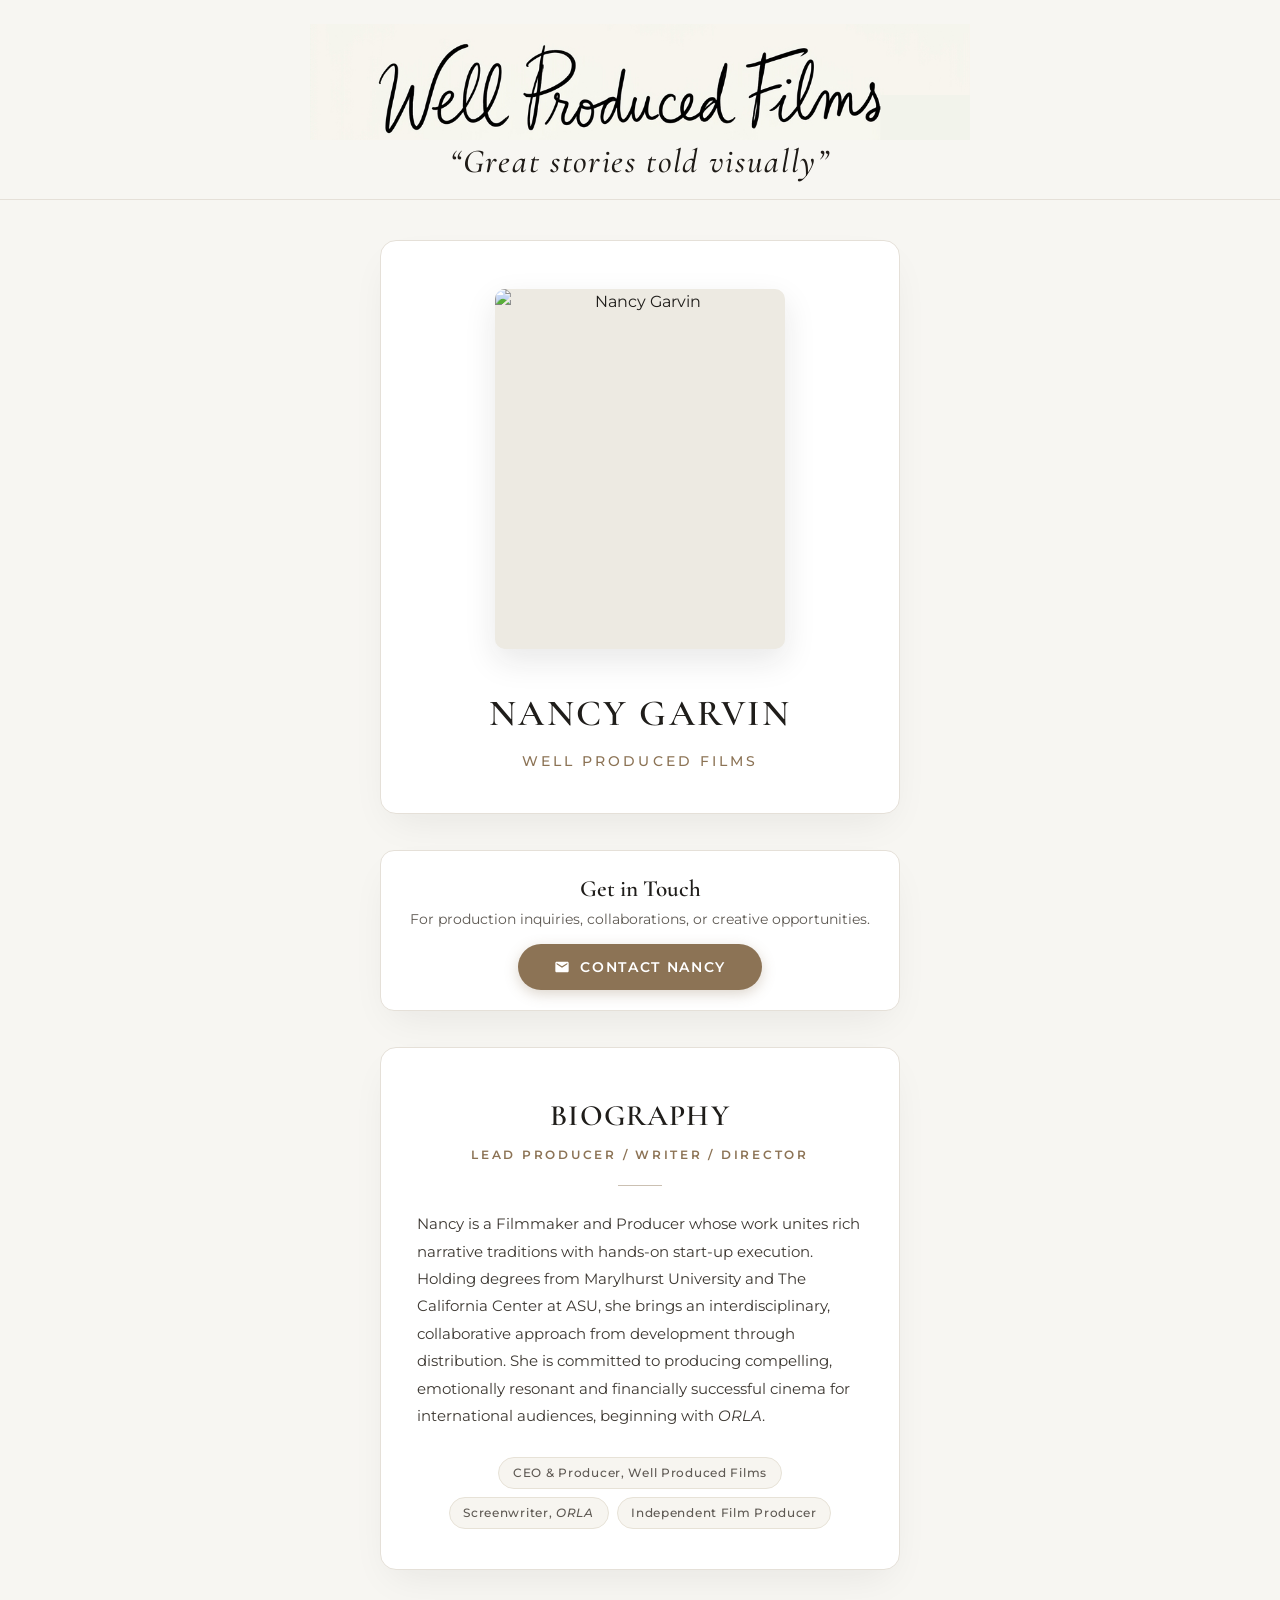
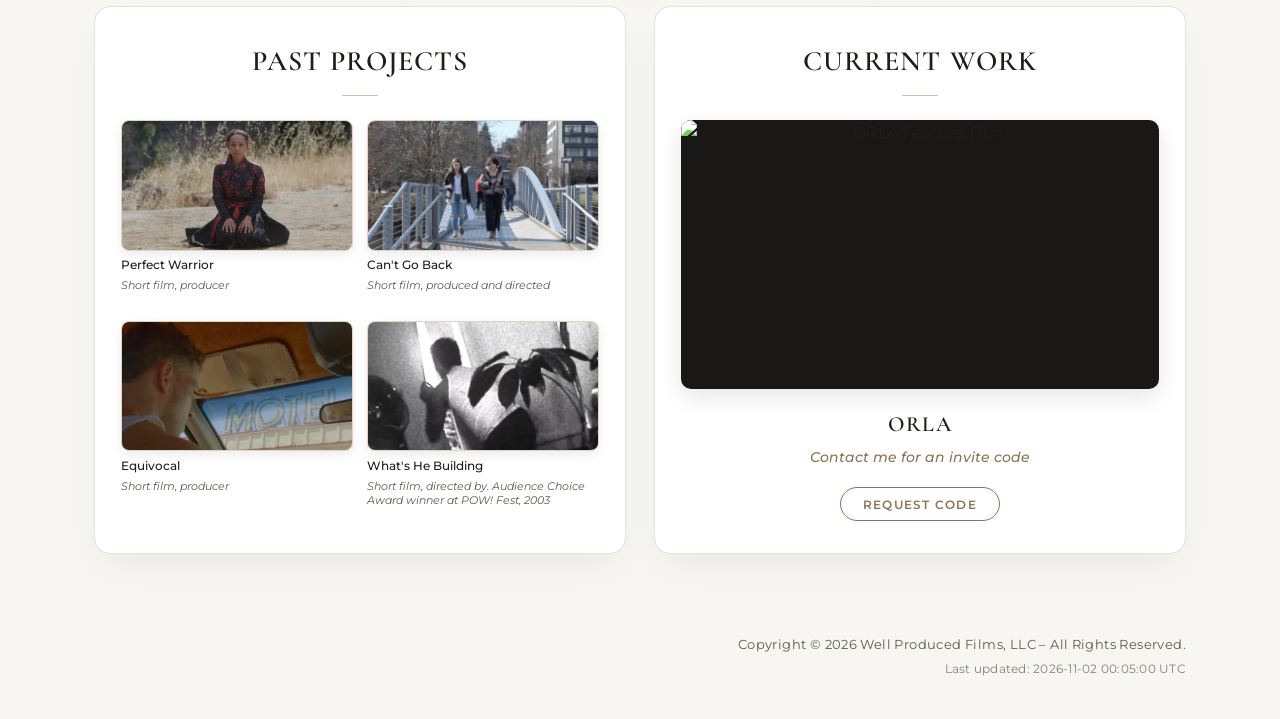
==== index.html @ 2864901f "Update Well Produced Films site: new logo, project thumbnails, director's chair favicon, 2-block lay" ====
<!DOCTYPE html>
<html lang="en">
<head>
  <meta charset="UTF-8">
  <meta http-equiv="X-UA-Compatible" content="IE=edge">
  <meta name="viewport" content="width=device-width, initial-scale=1.0">
  
  <title>Well Produced Films</title>
  <meta name="description" content="Well Produced Films - Great stories told visually.">
  <meta name="author" content="Well Produced Films">
  
  <!-- Favicon: Director's Chair -->
  <link rel="icon" type="image/svg+xml" href="images/favicon.svg">
  <link rel="alternate icon" type="image/png" href="images/favicon.png">
  
  <!-- Google Fonts -->
  <link rel="preconnect" href="https://fonts.googleapis.com">
  <link rel="preconnect" href="https://fonts.gstatic.com" crossorigin>
  <link href="https://fonts.googleapis.com/css2?family=Cormorant+Garamond:ital,wght@0,300;0,400;0,600;1,300;1,400&family=Montserrat:wght@200;300;400;500;600&display=swap" rel="stylesheet">
  
  <style>
    :root {
      --bg-color: #f7f6f2;
      --text-main: #1f1d1a;
      --text-muted: #5e5953;
      --accent-color: #8c7355;
      --accent-hover: #755f44;
      --card-bg: #ffffff;
      --border-color: #e5e0d8;
      --shadow-soft: 0 16px 40px -12px rgba(31, 29, 26, 0.08);
      --shadow-lift: 0 24px 50px -15px rgba(31, 29, 26, 0.14);
    }

    * {
      box-sizing: border-box;
      margin: 0;
      padding: 0;
    }

    body {
      background-color: var(--bg-color);
      color: var(--text-main);
      font-family: 'Montserrat', -apple-system, BlinkMacSystemFont, "Segoe UI", Roboto, sans-serif;
      min-height: 100vh;
      display: flex;
      flex-direction: column;
      align-items: center;
      line-height: 1.6;
      -webkit-font-smoothing: antialiased;
      overflow-x: hidden;
    }

    /* Top Full-Width Logo Header */
    .hero-banner {
      width: 100%;
      background-color: #f7f6f2;
      display: flex;
      flex-direction: column;
      align-items: center;
      justify-content: center;
      padding: 1.5rem 1.5rem 1rem;
      border-bottom: 1px solid var(--border-color);
      position: relative;
    }

    /* Container holding the logo and the tagline below */
    .hero-container {
      width: 100%;
      max-width: 800px;
      position: relative;
      display: flex;
      flex-direction: column;
      align-items: center;
    }

    .logo-wrapper {
      width: 100%;
      display: flex;
      justify-content: center;
      align-items: center;
      position: relative;
    }

    .logo-img {
      width: 100%;
      max-width: 660px;
      height: auto;
      object-fit: contain;
      display: block;
    }

    /* Tagline placed directly under the styled text */
    .tagline-container {
      width: 100%;
      max-width: 650px;
      text-align: center;
      margin-top: 0.15rem;
      position: relative;
      z-index: 2;
    }

    .tagline-text {
      font-family: 'Cormorant Garamond', Georgia, serif;
      font-size: 2.1rem;
      font-weight: 500;
      font-style: italic;
      color: #1f1b17;
      letter-spacing: 0.05em;
      line-height: 1.2;
      white-space: nowrap;
    }

    /* Main Content Area */
    .main-content {
      width: 100%;
      max-width: 1140px;
      padding: 2.5rem 1.5rem 5rem;
      display: flex;
      flex-direction: column;
      align-items: center;
      gap: 2.25rem;
      position: relative;
    }

    /* Nancy Garvin Headshot Showcase */
    .headshot-card {
      background: var(--card-bg);
      border: 1px solid var(--border-color);
      border-radius: 16px;
      padding: 3rem 2.5rem 2.5rem;
      box-shadow: var(--shadow-soft);
      display: flex;
      flex-direction: column;
      align-items: center;
      text-align: center;
      max-width: 520px;
      width: 100%;
      transition: transform 0.3s ease, box-shadow 0.3s ease;
    }

    .headshot-card:hover {
      transform: translateY(-4px);
      box-shadow: var(--shadow-lift);
    }

    .photo-frame {
      width: 290px;
      height: 360px;
      border-radius: 10px;
      overflow: hidden;
      margin-bottom: 2.25rem;
      box-shadow: 0 12px 32px rgba(31, 29, 26, 0.1);
      background-color: #edeae2;
    }

    .headshot-img {
      width: 100%;
      height: 100%;
      object-fit: cover;
      object-position: center 20%;
      display: block;
    }

    .person-name {
      font-family: 'Cormorant Garamond', Georgia, serif;
      font-size: 2.3rem;
      font-weight: 600;
      letter-spacing: 0.06em;
      color: var(--text-main);
      margin-bottom: 0.4rem;
      text-transform: uppercase;
    }

    .person-title {
      font-size: 0.88rem;
      font-weight: 500;
      letter-spacing: 0.22em;
      color: var(--accent-color);
      text-transform: uppercase;
      margin-bottom: 0;
    }

    .person-divider {
      width: 48px;
      height: 1px;
      background: var(--accent-color);
      opacity: 0.45;
      margin-bottom: 1.25rem;
    }

    .person-role {
      font-size: 0.95rem;
      color: var(--text-muted);
      letter-spacing: 0.04em;
    }

    /* Nancy Garvin Bio Card */
    .bio-card {
      width: 100%;
      max-width: 520px;
      background: var(--card-bg);
      border: 1px solid var(--border-color);
      border-radius: 16px;
      padding: 2.75rem 2.25rem 2.5rem;
      box-shadow: var(--shadow-soft);
      display: flex;
      flex-direction: column;
      align-items: center;
      text-align: center;
      transition: transform 0.3s ease, box-shadow 0.3s ease;
    }

    .bio-card:hover {
      box-shadow: var(--shadow-lift);
    }

    .bio-heading {
      font-family: 'Cormorant Garamond', Georgia, serif;
      font-size: 1.85rem;
      font-weight: 600;
      color: var(--text-main);
      margin-bottom: 0.35rem;
      letter-spacing: 0.04em;
      text-transform: uppercase;
    }

    .bio-subheading {
      font-size: 0.78rem;
      font-weight: 600;
      letter-spacing: 0.22em;
      text-transform: uppercase;
      color: var(--accent-color);
      margin-bottom: 1.25rem;
    }

    .bio-divider {
      width: 44px;
      height: 1px;
      background: var(--accent-color);
      opacity: 0.45;
      margin-bottom: 1.5rem;
    }

    .bio-body {
      font-size: 0.95rem;
      line-height: 1.8;
      color: #3d3832;
      margin-bottom: 1.75rem;
      text-align: left;
    }

    .bio-body p {
      margin-bottom: 1rem;
    }

    .bio-body p:last-child {
      margin-bottom: 0;
    }

    .bio-credentials {
      display: flex;
      flex-wrap: wrap;
      gap: 0.5rem;
      justify-content: center;
      width: 100%;
    }

    .credential-tag {
      font-size: 0.74rem;
      font-weight: 500;
      letter-spacing: 0.06em;
      color: var(--text-muted);
      background: #f7f5f0;
      border: 1px solid #e7e2d7;
      padding: 0.35rem 0.85rem;
      border-radius: 999px;
    }

    /* Side-by-Side Projects Section (2 Equal Width Blocks) */
    .projects-grid {
      width: 100%;
      max-width: 1140px;
      display: grid;
      grid-template-columns: repeat(2, 1fr);
      gap: 1.75rem;
      align-items: stretch;
    }

    .project-block {
      background: var(--card-bg);
      border: 1px solid var(--border-color);
      border-radius: 16px;
      padding: 2rem 1.6rem;
      box-shadow: var(--shadow-soft);
      display: flex;
      flex-direction: column;
      transition: transform 0.3s ease, box-shadow 0.3s ease;
    }

    .project-block:hover {
      box-shadow: var(--shadow-lift);
      transform: translateY(-3px);
    }

    .project-block-header {
      text-align: center;
      margin-bottom: 1.5rem;
    }

    .project-block-title {
      font-family: 'Cormorant Garamond', Georgia, serif;
      font-size: 1.75rem;
      font-weight: 600;
      color: var(--text-main);
      text-transform: uppercase;
      letter-spacing: 0.04em;
      margin-bottom: 0.25rem;
    }

    .project-block-divider {
      width: 36px;
      height: 1px;
      background: var(--accent-color);
      opacity: 0.45;
      margin: 0.65rem auto 0;
    }

    /* Past Projects: 4 Thumbnails (16:9) */
    .past-thumbnails-grid {
      display: grid;
      grid-template-columns: repeat(2, 1fr);
      gap: 0.85rem;
      flex: 1;
    }

    .past-thumbnail-item {
      display: flex;
      flex-direction: column;
      gap: 0.4rem;
    }

    .placeholder-16-9 {
      width: 100%;
      aspect-ratio: 16 / 9;
      background: linear-gradient(135deg, #ede7de 0%, #ded7cc 100%);
      border: 1px solid #dcd4c7;
      border-radius: 8px;
      display: flex;
      align-items: center;
      justify-content: center;
      position: relative;
      overflow: hidden;
    }

    .placeholder-badge {
      font-size: 0.62rem;
      font-weight: 600;
      letter-spacing: 0.12em;
      text-transform: uppercase;
      color: #7a6e60;
      background: rgba(255, 255, 255, 0.65);
      padding: 0.2rem 0.45rem;
      border-radius: 4px;
      backdrop-filter: blur(4px);
    }

    .past-thumbnail-title {
      font-size: 0.76rem;
      font-weight: 500;
      color: var(--text-main);
      line-height: 1.3;
      white-space: nowrap;
      overflow: hidden;
      text-overflow: ellipsis;
    }

    .past-thumbnail-subtitle {
      font-size: 0.68rem;
      font-style: italic;
      color: var(--text-muted);
      line-height: 1.25;
    }

    .thumbnail-frame {
      width: 100%;
      aspect-ratio: 16 / 9;
      border-radius: 8px;
      overflow: hidden;
      box-shadow: 0 4px 12px rgba(0, 0, 0, 0.08);
      background-color: #edeae2;
      border: 1px solid #dcd4c7;
    }

    .thumbnail-img {
      width: 100%;
      height: 100%;
      object-fit: cover;
      display: block;
      transition: transform 0.3s ease;
    }

    .thumbnail-frame:hover .thumbnail-img {
      transform: scale(1.04);
    }

    /* Current Work Block */
    .current-work-content {
      display: flex;
      flex-direction: column;
      align-items: center;
      text-align: center;
      flex: 1;
    }

    .current-hero-frame {
      width: 100%;
      aspect-ratio: 16 / 9;
      border-radius: 10px;
      overflow: hidden;
      box-shadow: 0 8px 22px rgba(0, 0, 0, 0.1);
      margin-bottom: 1.15rem;
      background-color: #1a1816;
    }

    .current-hero-img {
      width: 100%;
      height: 100%;
      object-fit: cover;
      object-position: center 15%;
      display: block;
      filter: brightness(1.22) contrast(1.06);
      transition: transform 0.4s ease, filter 0.3s ease;
    }

    .current-work-content:hover .current-hero-img {
      transform: scale(1.02);
      filter: brightness(1.26) contrast(1.08);
    }

    .current-work-title {
      font-family: 'Cormorant Garamond', Georgia, serif;
      font-size: 1.35rem;
      font-weight: 600;
      letter-spacing: 0.06em;
      color: var(--text-main);
      margin-bottom: 0.25rem;
    }

    .current-invite-note {
      font-size: 0.88rem;
      font-style: italic;
      color: var(--accent-color);
      margin-bottom: 1.15rem;
      font-weight: 500;
    }

    .btn-invite-contact {
      background-color: transparent;
      color: var(--accent-color);
      border: 1px solid var(--accent-color);
      padding: 0.55rem 1.35rem;
      font-family: inherit;
      font-size: 0.78rem;
      font-weight: 600;
      letter-spacing: 0.1em;
      text-transform: uppercase;
      border-radius: 999px;
      cursor: pointer;
      transition: all 0.2s ease;
    }

    .btn-invite-contact:hover {
      background-color: var(--accent-color);
      color: #ffffff;
    }

    /* Future Projects Block */
    .future-content {
      display: flex;
      flex-direction: column;
      flex: 1;
      gap: 0.85rem;
    }

    .future-item {
      background: #faf8f5;
      border: 1px solid #ebe5dc;
      border-radius: 10px;
      padding: 1rem 1.1rem;
      display: flex;
      flex-direction: column;
      gap: 0.25rem;
    }

    .future-item-tag {
      font-size: 0.65rem;
      font-weight: 600;
      letter-spacing: 0.16em;
      text-transform: uppercase;
      color: var(--accent-color);
    }

    .future-item-title {
      font-family: 'Cormorant Garamond', Georgia, serif;
      font-size: 1.2rem;
      font-weight: 600;
      color: var(--text-main);
    }

    .future-item-desc {
      font-size: 0.82rem;
      color: var(--text-muted);
      line-height: 1.45;
    }

    /* Contact Box directly after Headshot */
    .contact-box {
      width: 100%;
      max-width: 520px;
      background: var(--card-bg);
      border: 1px solid var(--border-color);
      border-radius: 14px;
      padding: 1.25rem 1.75rem;
      box-shadow: var(--shadow-soft);
      display: flex;
      flex-direction: column;
      align-items: center;
      text-align: center;
      transition: transform 0.3s ease, box-shadow 0.3s ease;
    }

    .contact-box:hover {
      box-shadow: var(--shadow-lift);
    }

    .contact-box-title {
      font-family: 'Cormorant Garamond', Georgia, serif;
      font-size: 1.45rem;
      font-weight: 600;
      color: var(--text-main);
      margin-bottom: 0.15rem;
    }

    .contact-box-desc {
      font-size: 0.86rem;
      color: var(--text-muted);
      margin-bottom: 0.9rem;
      line-height: 1.4;
    }

    /* Contact Action Button */
    .btn-contact {
      background-color: var(--accent-color);
      color: #ffffff;
      border: none;
      padding: 0.9rem 2.25rem;
      font-family: 'Montserrat', sans-serif;
      font-size: 0.88rem;
      font-weight: 600;
      letter-spacing: 0.12em;
      text-transform: uppercase;
      border-radius: 999px;
      cursor: pointer;
      display: inline-flex;
      align-items: center;
      gap: 0.65rem;
      box-shadow: 0 4px 14px rgba(140, 115, 85, 0.3);
      transition: all 0.25s ease;
    }

    .btn-contact:hover {
      background-color: var(--accent-hover);
      transform: translateY(-2px);
      box-shadow: 0 6px 20px rgba(140, 115, 85, 0.4);
    }

    .btn-contact:active {
      transform: translateY(0);
    }

    .btn-contact svg {
      width: 16px;
      height: 16px;
      fill: currentColor;
    }

    /* Modal Dialog Overlay */
    .modal-overlay {
      position: fixed;
      top: 0;
      left: 0;
      right: 0;
      bottom: 0;
      background: rgba(20, 18, 16, 0.65);
      backdrop-filter: blur(6px);
      -webkit-backdrop-filter: blur(6px);
      display: flex;
      justify-content: center;
      align-items: center;
      padding: 1.25rem;
      z-index: 1000;
      opacity: 0;
      visibility: hidden;
      transition: opacity 0.3s ease, visibility 0.3s ease;
    }

    .modal-overlay.open {
      opacity: 1;
      visibility: visible;
    }

    .modal-dialog {
      background: #ffffff;
      border: 1px solid var(--border-color);
      border-radius: 16px;
      max-width: 500px;
      width: 100%;
      padding: 2.25rem;
      box-shadow: 0 24px 60px rgba(0, 0, 0, 0.25);
      position: relative;
      transform: scale(0.95) translateY(12px);
      transition: transform 0.3s cubic-bezier(0.16, 1, 0.3, 1);
      max-height: 90vh;
      overflow-y: auto;
    }

    .modal-overlay.open .modal-dialog {
      transform: scale(1) translateY(0);
    }

    .modal-close-btn {
      position: absolute;
      top: 1.25rem;
      right: 1.25rem;
      background: transparent;
      border: none;
      font-size: 1.5rem;
      color: var(--text-muted);
      cursor: pointer;
      width: 36px;
      height: 36px;
      border-radius: 50%;
      display: flex;
      align-items: center;
      justify-content: center;
      transition: all 0.2s ease;
    }

    .modal-close-btn:hover {
      background: #f0ece5;
      color: var(--text-main);
    }

    .modal-header {
      margin-bottom: 1.5rem;
      padding-right: 2rem;
    }

    .modal-title {
      font-family: 'Cormorant Garamond', Georgia, serif;
      font-size: 1.85rem;
      font-weight: 600;
      color: var(--text-main);
      margin-bottom: 0.25rem;
    }

    .modal-subtitle {
      font-size: 0.88rem;
      color: var(--text-muted);
    }

    /* Form Fields */
    .form-group {
      margin-bottom: 1.2rem;
      text-align: left;
    }

    .form-label {
      display: block;
      font-size: 0.8rem;
      font-weight: 600;
      letter-spacing: 0.08em;
      text-transform: uppercase;
      color: #4a453f;
      margin-bottom: 0.4rem;
    }

    .form-input,
    .form-textarea {
      width: 100%;
      padding: 0.75rem 0.95rem;
      font-family: inherit;
      font-size: 0.92rem;
      color: var(--text-main);
      background-color: #faf9f6;
      border: 1px solid var(--border-color);
      border-radius: 8px;
      transition: border-color 0.2s ease, box-shadow 0.2s ease;
      outline: none;
    }

    .form-input:focus,
    .form-textarea:focus {
      border-color: var(--accent-color);
      background-color: #ffffff;
      box-shadow: 0 0 0 3px rgba(140, 115, 85, 0.15);
    }

    .form-textarea {
      resize: vertical;
      min-height: 110px;
    }

    /* Captcha Section */
    .captcha-box {
      background: #faf8f5;
      border: 1px solid #e8e2d8;
      border-radius: 10px;
      padding: 1rem 1.15rem;
      margin-bottom: 1.5rem;
      display: flex;
      flex-direction: column;
      gap: 0.65rem;
    }

    .captcha-header {
      display: flex;
      align-items: center;
      justify-content: space-between;
    }

    .captcha-question {
      font-size: 0.92rem;
      font-weight: 600;
      color: var(--text-main);
      display: flex;
      align-items: center;
      gap: 0.5rem;
    }

    .captcha-badge {
      font-size: 0.65rem;
      letter-spacing: 0.12em;
      text-transform: uppercase;
      background: #ece7de;
      color: #635c53;
      padding: 0.2rem 0.5rem;
      border-radius: 4px;
    }

    .captcha-refresh-btn {
      background: none;
      border: none;
      color: var(--accent-color);
      font-size: 0.78rem;
      cursor: pointer;
      text-decoration: underline;
      padding: 0;
    }

    .captcha-refresh-btn:hover {
      color: var(--accent-hover);
    }

    /* Bot Trap Honeypot (Hidden from Humans) */
    .trap-field {
      display: none !important;
      position: absolute;
      left: -9999px;
    }

    /* Submit Button & Messages */
    .btn-submit {
      width: 100%;
      background-color: var(--accent-color);
      color: #ffffff;
      border: none;
      padding: 0.95rem 1.5rem;
      font-family: inherit;
      font-size: 0.9rem;
      font-weight: 600;
      letter-spacing: 0.12em;
      text-transform: uppercase;
      border-radius: 8px;
      cursor: pointer;
      transition: background-color 0.25s ease, transform 0.2s ease;
    }

    .btn-submit:hover:not(:disabled) {
      background-color: var(--accent-hover);
      transform: translateY(-1px);
    }

    .btn-submit:disabled {
      opacity: 0.65;
      cursor: not-allowed;
    }

    .form-status {
      margin-top: 1rem;
      font-size: 0.88rem;
      text-align: center;
      min-height: 1.25rem;
    }

    .form-status.success {
      color: #2e6930;
      font-weight: 500;
    }

    .form-status.error {
      color: #b5382b;
      font-weight: 500;
    }

    @media (max-width: 900px) {
      .projects-grid {
        grid-template-columns: 1fr;
        max-width: 540px;
      }
    }

    @media (max-width: 650px) {
      .hero-banner {
        padding: 1.5rem 1rem 1.5rem;
      }
      .tagline-text {
        font-size: 1.35rem;
        white-space: normal;
      }
      .main-content {
        padding: 2.5rem 1rem 5rem;
      }
      .headshot-card,
      .contact-box,
      .bio-card,
      .project-block {
        padding: 1.75rem 1.25rem;
      }
      .photo-frame {
        width: 230px;
        height: 290px;
        margin-bottom: 1.75rem;
      }
      .person-name {
        font-size: 1.85rem;
      }
      .modal-dialog {
        padding: 1.75rem 1.25rem;
      }
    }

    /* Page Footer / Copyright Notice */
    .site-footer {
      width: 100%;
      max-width: 1140px;
      padding: 0 1.5rem 2.5rem;
      display: flex;
      justify-content: flex-end;
      align-items: flex-end;
    }

    .footer-content {
      text-align: right;
    }

    .copyright-text {
      font-size: 0.82rem;
      color: var(--text-muted);
      letter-spacing: 0.03em;
      margin-bottom: 0.25rem;
    }

    .last-updated-text {
      font-size: 0.78rem;
      color: var(--text-muted);
      opacity: 0.75;
      letter-spacing: 0.02em;
    }

    @media (max-width: 650px) {
      .site-footer {
        justify-content: center;
        text-align: center;
        padding-bottom: 2rem;
      }
      .footer-content {
        text-align: center;
      }
    }
  </style>
</head>
<body>

  <!-- Full-width WPF Logo Header with Tagline below the film strip -->
  <header class="hero-banner">
    <div class="hero-container">
      <div class="logo-wrapper">
        <img src="images/wpf_logo.png" alt="Well Produced Films" class="logo-img">
      </div>
      
      <div class="tagline-container">
        <p class="tagline-text">“Great stories told visually”</p>
      </div>
    </div>
  </header>

  <!-- Main section with Nancy Garvin headshot & Contact Box -->
  <main class="main-content">
    
    <!-- Headshot Card -->
    <div class="headshot-card">
      <div class="photo-frame">
        <img src="images/nancy_garvin.jpeg" alt="Nancy Garvin" class="headshot-img">
      </div>
      <h1 class="person-name">Nancy Garvin</h1>
      <span class="person-title">Well Produced Films</span>
    </div>

    <!-- Contact Box directly after photo -->
    <div class="contact-box" id="contact-box">
      <h2 class="contact-box-title">Get in Touch</h2>
      <p class="contact-box-desc">For production inquiries, collaborations, or creative opportunities.</p>
      <button type="button" class="btn-contact" id="open-contact-dialog-btn" aria-haspopup="dialog">
        <svg viewBox="0 0 24 24"><path d="M20 4H4c-1.1 0-1.99.9-1.99 2L2 18c0 1.1.9 2 2 2h16c1.1 0 2-.9 2-2V6c0-1.1-.9-2-2-2zm0 4l-8 5-8-5V6l8 5 8-5v2z"/></svg>
        Contact Nancy
      </button>
    </div>

    <!-- Biography Section -->
    <div class="bio-card" id="bio-section">
      <h2 class="bio-heading">Biography</h2>
      <span class="bio-subheading">Lead Producer / Writer / Director</span>
      <div class="bio-divider"></div>
      <div class="bio-body">
        <p>Nancy is a Filmmaker and Producer whose work unites rich narrative traditions with hands-on start-up execution. Holding degrees from Marylhurst University and The California Center at ASU, she brings an interdisciplinary, collaborative approach from development through distribution. She is committed to producing compelling, emotionally resonant and financially successful cinema for international audiences, beginning with <em>ORLA</em>.</p>
      </div>
      <div class="bio-credentials">
        <span class="credential-tag">CEO &amp; Producer, Well Produced Films</span>
        <span class="credential-tag">Screenwriter, <em>ORLA</em></span>
        <span class="credential-tag">Independent Film Producer</span>
      </div>
    </div>

    <!-- 3 Side-by-Side Projects Blocks (Equal Width) -->
    <section class="projects-grid" aria-label="Projects and Productions">
      
      <!-- Block 1: Past Projects (Left) -->
      <article class="project-block" id="block-past-projects">
        <div class="project-block-header">
          <h3 class="project-block-title">Past Projects</h3>
          <div class="project-block-divider"></div>
        </div>
        <div class="past-thumbnails-grid">
          
          <!-- Top Left Thumbnail: Perfect Warrior -->
          <div class="past-thumbnail-item">
            <div class="thumbnail-frame">
              <img src="images/perfect_warrior_16_9.jpg" alt="Perfect Warrior film still" class="thumbnail-img">
            </div>
            <p class="past-thumbnail-title">Perfect Warrior</p>
            <p class="past-thumbnail-subtitle">Short film, producer</p>
          </div>

          <!-- Top Right Thumbnail: Can't Go Back -->
          <div class="past-thumbnail-item">
            <div class="thumbnail-frame">
              <img src="images/cant_go_back_16_9.png" alt="Can't Go Back short film still" class="thumbnail-img">
            </div>
            <p class="past-thumbnail-title">Can't Go Back</p>
            <p class="past-thumbnail-subtitle">Short film, produced and directed</p>
          </div>

          <!-- 3rd Thumbnail (Bottom Left): Equivocal -->
          <div class="past-thumbnail-item">
            <div class="thumbnail-frame">
              <img src="images/equivocal_16_9.png" alt="Equivocal short film still" class="thumbnail-img">
            </div>
            <p class="past-thumbnail-title">Equivocal</p>
            <p class="past-thumbnail-subtitle">Short film, producer</p>
          </div>

          <!-- 4th Thumbnail (Bottom Right): What's He Building -->
          <div class="past-thumbnail-item">
            <div class="thumbnail-frame">
              <img src="images/whats_he_building_16_9.png" alt="What's He Building short film still" class="thumbnail-img">
            </div>
            <p class="past-thumbnail-title">What's He Building</p>
            <p class="past-thumbnail-subtitle">Short film, directed by. Audience Choice Award winner at POW! Fest, 2003</p>
          </div>

        </div>
      </article>

      <!-- Block 2: Current Work (Middle) -->
      <article class="project-block" id="block-current-work">
        <div class="project-block-header">
          <h3 class="project-block-title">Current Work</h3>
          <div class="project-block-divider"></div>
        </div>
        <div class="current-work-content">
          <div class="current-hero-frame">
            <img src="images/hero_final.jpeg" alt="ORLA Feature Film" class="current-hero-img">
          </div>
          <h4 class="current-work-title">ORLA</h4>
          <p class="current-invite-note">Contact me for an invite code</p>
          <button type="button" class="btn-invite-contact" id="request-invite-btn">Request Code</button>
        </div>
      </article>

      <!-- Block 3: Future Projects (Hidden for now, filling space with 2 blocks) -->
      <!--
      <article class="project-block" id="block-future-projects" style="display: none;">
        <div class="project-block-header">
          <h3 class="project-block-title">Future Projects</h3>
          <div class="project-block-divider"></div>
        </div>
        <div class="future-content">
          
          <div class="future-item">
            <span class="future-item-tag">In Development</span>
            <h4 class="future-item-title">The Horizon Echo</h4>
            <p class="future-item-desc">A character-focused psychological drama exploring memory and reconciliation along the rugged Atlantic coast.</p>
          </div>

          <div class="future-item">
            <span class="future-item-tag">Early Concept</span>
            <h4 class="future-item-title">Silent Chorus</h4>
            <p class="future-item-desc">An emotionally resonant narrative centered on artistic legacy, family ties, and unspoken generational bonds.</p>
          </div>

        </div>
      </article>
      -->

    </section>

  </main>

  <!-- Site Footer (Bottom Right Copyright & Timestamp) -->
  <footer class="site-footer">
    <div class="footer-content">
      <p class="copyright-text">Copyright &copy; 2026 Well Produced Films, LLC &ndash; All Rights Reserved.</p>
      <!-- NOTE: Because this page is static, update the last-updated timestamp below to the current UTC datetime when saving changes to index.html -->
      <p class="last-updated-text">Last updated: 2026-11-02 00:05:00 UTC</p>
    </div>
  </footer>

  <!-- Accessible Modal Contact Dialog with CAPTCHA -->
  <div class="modal-overlay" id="contact-modal" role="dialog" aria-modal="true" aria-labelledby="modal-title" aria-hidden="true">
    <div class="modal-dialog">
      <button type="button" class="modal-close-btn" id="modal-close-btn" aria-label="Close dialog">&times;</button>
      
      <div class="modal-header">
        <h3 class="modal-title" id="modal-title">Contact Nancy</h3>
        <p class="modal-subtitle">Send a secure direct message to Nancy Garvin.</p>
      </div>

      <form id="contact-form" novalidate autocomplete="off">
        
        <!-- Anti-bot honeypot field -->
        <div class="trap-field" aria-hidden="true">
          <label for="website_url">Leave empty</label>
          <input type="text" id="website_url" name="website_url" tabindex="-1" autocomplete="off">
        </div>

        <div class="form-group">
          <label for="contact-name" class="form-label">Your Name</label>
          <input type="text" id="contact-name" name="name" class="form-input" placeholder="e.g. Jane Doe" required>
        </div>

        <div class="form-group">
          <label for="contact-email" class="form-label">Your Email</label>
          <input type="email" id="contact-email" name="email" class="form-input" placeholder="e.g. jane@example.com" required>
        </div>

        <div class="form-group">
          <label for="contact-subject" class="form-label">Subject</label>
          <input type="text" id="contact-subject" name="subject" class="form-input" placeholder="Regarding your next project..." required>
        </div>

        <div class="form-group">
          <label for="contact-message" class="form-label">Message</label>
          <textarea id="contact-message" name="message" class="form-textarea" placeholder="Write your message here..." required></textarea>
        </div>

        <!-- Captcha Challenge Section -->
        <div class="captcha-box">
          <div class="captcha-header">
            <span class="captcha-question" id="captcha-question">Loading verification...</span>
            <span class="captcha-badge">Security Check</span>
          </div>
          <div style="display: flex; gap: 0.75rem; align-items: center;">
            <input type="text" id="captcha-input" name="captcha" class="form-input" placeholder="Enter answer" style="max-width: 150px;" required>
            <button type="button" id="refresh-captcha-btn" class="captcha-refresh-btn">New question</button>
          </div>
          <input type="hidden" id="captcha-token" name="captcha_token" value="">
        </div>

        <button type="submit" class="btn-submit" id="submit-btn">Send Message</button>
        <div class="form-status" id="form-status" aria-live="polite"></div>

      </form>
    </div>
  </div>

  <script>
    // Contact Dialog Modal and Bot-Safe Email Form
    const modal = document.getElementById('contact-modal');
    const openBtn = document.getElementById('open-contact-dialog-btn');
    const closeBtn = document.getElementById('modal-close-btn');
    const form = document.getElementById('contact-form');
    const submitBtn = document.getElementById('submit-btn');
    const formStatus = document.getElementById('form-status');
    const captchaQuestion = document.getElementById('captcha-question');
    const captchaToken = document.getElementById('captcha-token');
    const captchaInput = document.getElementById('captcha-input');
    const refreshCaptchaBtn = document.getElementById('refresh-captcha-btn');

    // Client-side Arithmetic CAPTCHA (works offline and on static hosts without server)
    let currentCaptchaAnswer = 0;

    function loadCaptcha() {
      const n1 = Math.floor(Math.random() * 8) + 2;
      const n2 = Math.floor(Math.random() * 8) + 1;
      currentCaptchaAnswer = n1 + n2;
      captchaQuestion.textContent = `What is ${n1} + ${n2}?`;
      captchaInput.value = '';
    }

    const requestInviteBtn = document.getElementById('request-invite-btn');

    function openModal(prefillSubject) {
      modal.classList.add('open');
      modal.setAttribute('aria-hidden', 'false');
      document.body.style.overflow = 'hidden';
      if (prefillSubject) {
        const subjectInput = document.getElementById('contact-subject');
        if (subjectInput) subjectInput.value = prefillSubject;
      }
      loadCaptcha();
      setTimeout(() => {
        document.getElementById('contact-name').focus();
      }, 100);
    }

    function closeModal() {
      modal.classList.remove('open');
      modal.setAttribute('aria-hidden', 'true');
      document.body.style.overflow = '';
      formStatus.textContent = '';
      formStatus.className = 'form-status';
    }

    openBtn.addEventListener('click', () => openModal());
    if (requestInviteBtn) {
      requestInviteBtn.addEventListener('click', () => openModal('Request for ORLA Invite Code'));
    }
    closeBtn.addEventListener('click', closeModal);

    modal.addEventListener('click', (e) => {
      if (e.target === modal) {
        closeModal();
      }
    });

    document.addEventListener('keydown', (e) => {
      if (e.key === 'Escape' && modal.classList.contains('open')) {
        closeModal();
      }
    });

    refreshCaptchaBtn.addEventListener('click', loadCaptcha);

    // Form Submission via Web3Forms (Static site compatible, Nancy's email never exposed)
    form.addEventListener('submit', async (e) => {
      e.preventDefault();
      
      const name = document.getElementById('contact-name').value.trim();
      const email = document.getElementById('contact-email').value.trim();
      const subject = document.getElementById('contact-subject').value.trim();
      const message = document.getElementById('contact-message').value.trim();
      const captchaEntered = parseInt(captchaInput.value.trim(), 10);
      const honeypot = document.getElementById('website_url').value.trim();

      if (honeypot) {
        // Silently drop bots that auto-fill the trap
        closeModal();
        return;
      }

      if (!name || !email || !message) {
        formStatus.textContent = 'Please complete all required fields.';
        formStatus.className = 'form-status error';
        return;
      }

      if (isNaN(captchaEntered) || captchaEntered !== currentCaptchaAnswer) {
        formStatus.textContent = 'Incorrect verification answer. Please try again.';
        formStatus.className = 'form-status error';
        captchaInput.focus();
        loadCaptcha();
        return;
      }

      submitBtn.disabled = true;
      submitBtn.textContent = 'Sending...';
      formStatus.textContent = '';

      try {
        const payload = {
          access_key: '5f1651e1-898d-42d2-ba13-243a74374d72',
          from_name: 'Well Produced Films Website',
          subject: subject || 'Message from Well Produced Films Visitor',
          name: name,
          email: email,
          message: message
        };

        const response = await fetch('https://api.web3forms.com/submit', {
          method: 'POST',
          headers: {
            'Content-Type': 'application/json',
            'Accept': 'application/json'
          },
          body: JSON.stringify(payload)
        });

        const result = await response.json();

        if (response.ok && (result.success || response.status === 200)) {
          formStatus.textContent = 'Thank you! Your message has been sent to Nancy.';
          formStatus.className = 'form-status success';
          form.reset();
          submitBtn.textContent = 'Sent!';
          setTimeout(() => {
            closeModal();
            submitBtn.disabled = false;
            submitBtn.textContent = 'Send Message';
          }, 2400);
        } else {
          formStatus.textContent = result.message || 'Failed to send message. Please try again.';
          formStatus.className = 'form-status error';
          submitBtn.disabled = false;
          submitBtn.textContent = 'Send Message';
          loadCaptcha();
        }
      } catch (err) {
        formStatus.textContent = 'Network error. Please try again.';
        formStatus.className = 'form-status error';
        submitBtn.disabled = false;
        submitBtn.textContent = 'Send Message';
      }
    });
  </script>

</body>
</html>
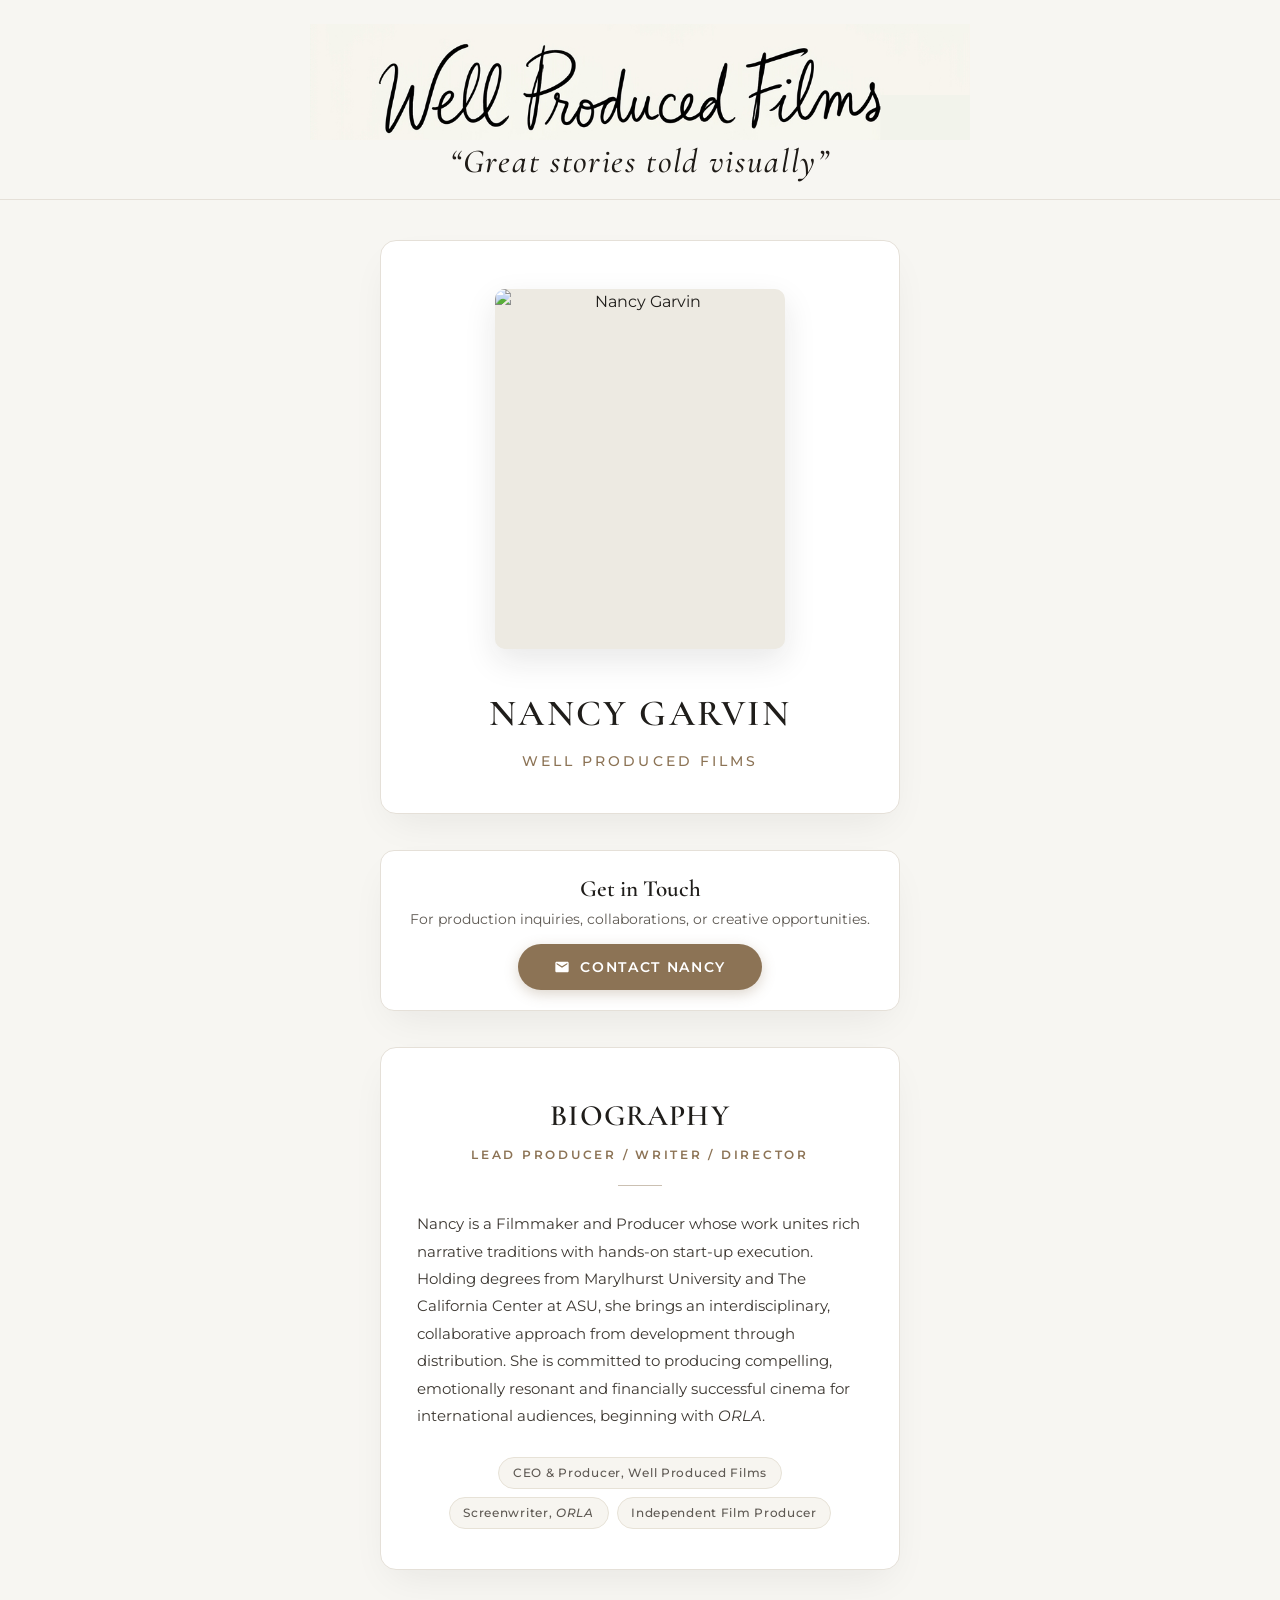
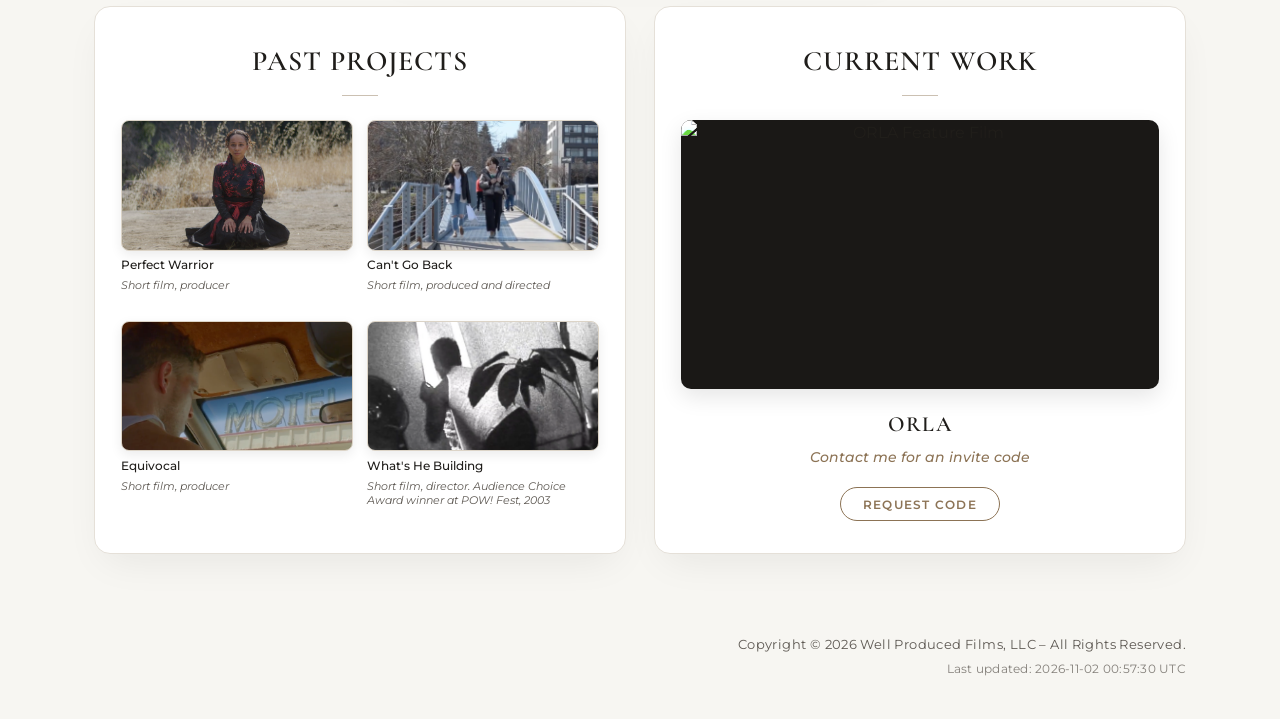
==== commit aeab42a9: "Fix typo in What's He Building subtitle and update last-updated timestamp" ====
--- a/index.html
+++ b/index.html
@@ -986,7 +986,7 @@
               <img src="images/whats_he_building_16_9.png" alt="What's He Building short film still" class="thumbnail-img">
             </div>
             <p class="past-thumbnail-title">What's He Building</p>
-            <p class="past-thumbnail-subtitle">Short film, directed by. Audience Choice Award winner at POW! Fest, 2003</p>
+            <p class="past-thumbnail-subtitle">Short film, director. Audience Choice Award winner at POW! Fest, 2003</p>
           </div>
 
         </div>
@@ -1042,7 +1042,7 @@
     <div class="footer-content">
       <p class="copyright-text">Copyright &copy; 2026 Well Produced Films, LLC &ndash; All Rights Reserved.</p>
       <!-- NOTE: Because this page is static, update the last-updated timestamp below to the current UTC datetime when saving changes to index.html -->
-      <p class="last-updated-text">Last updated: 2026-11-02 00:05:00 UTC</p>
+      <p class="last-updated-text">Last updated: 2026-11-02 00:57:30 UTC</p>
     </div>
   </footer>
 
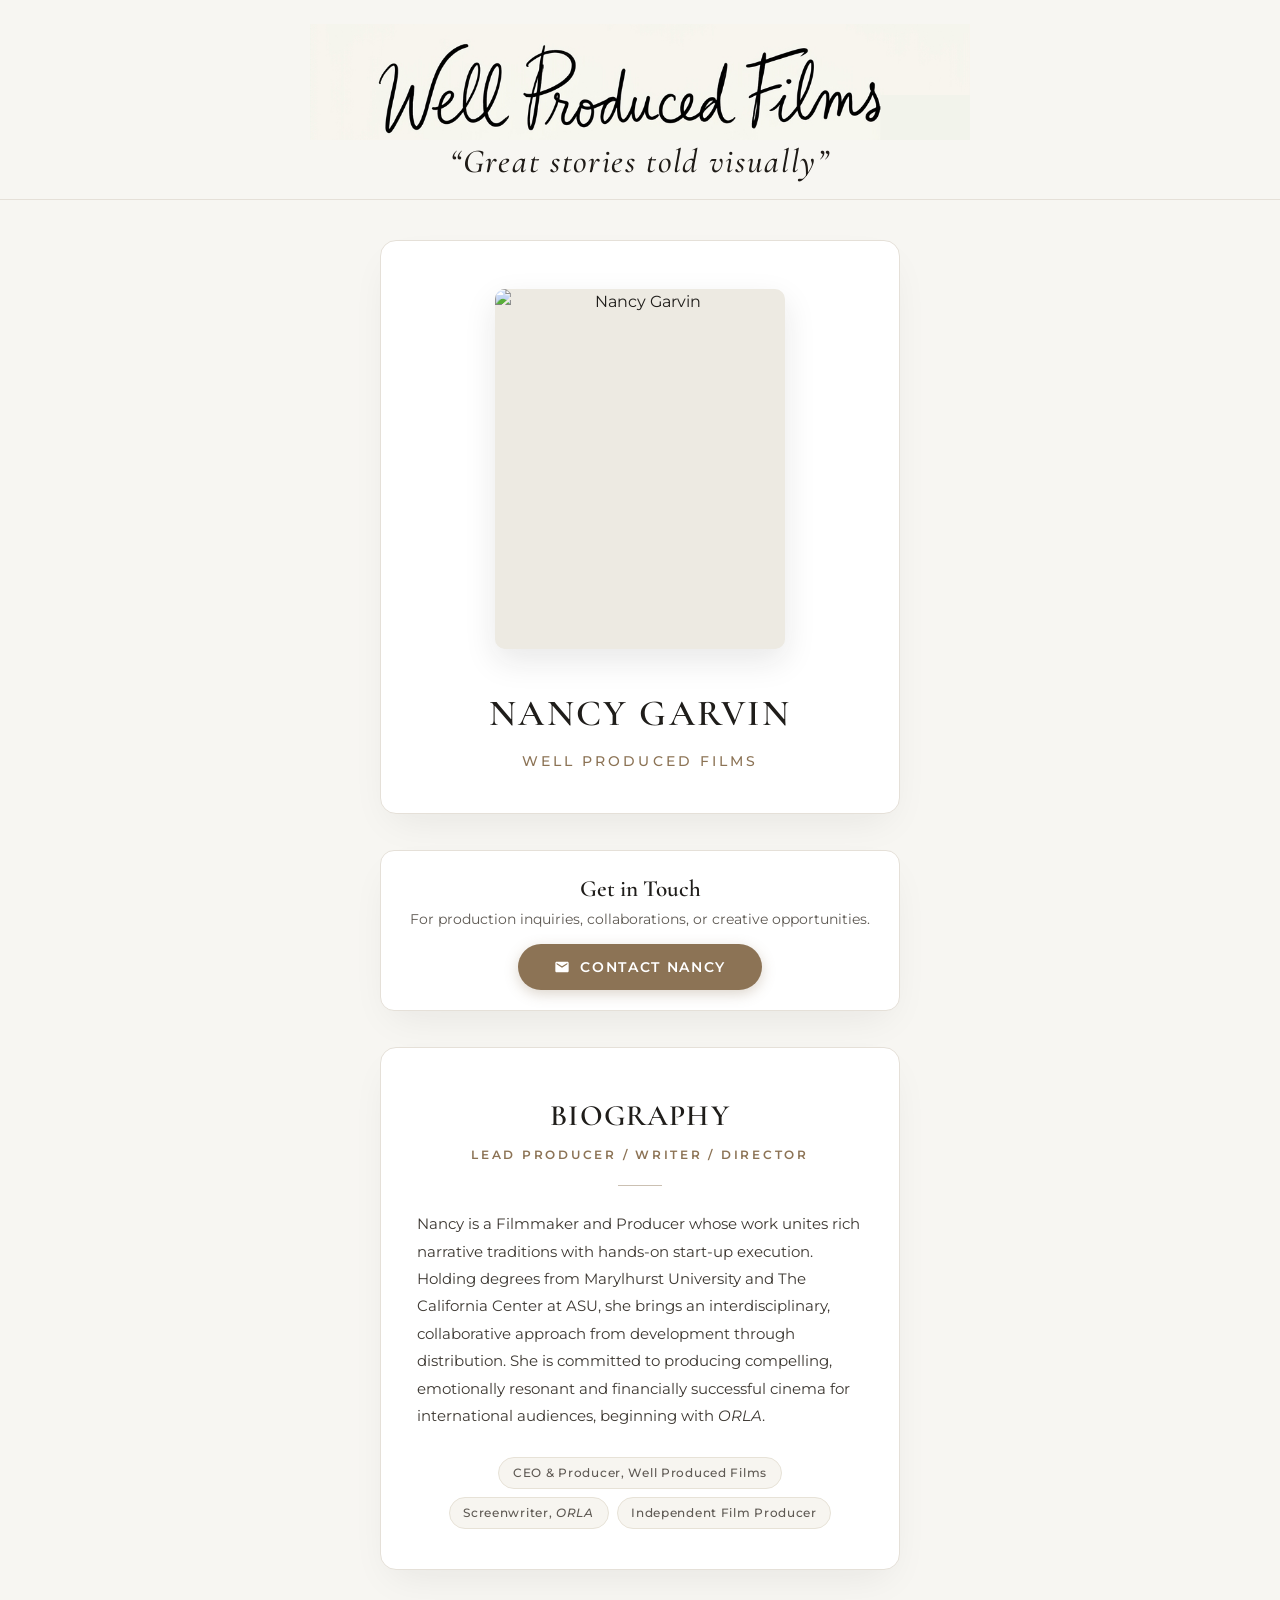
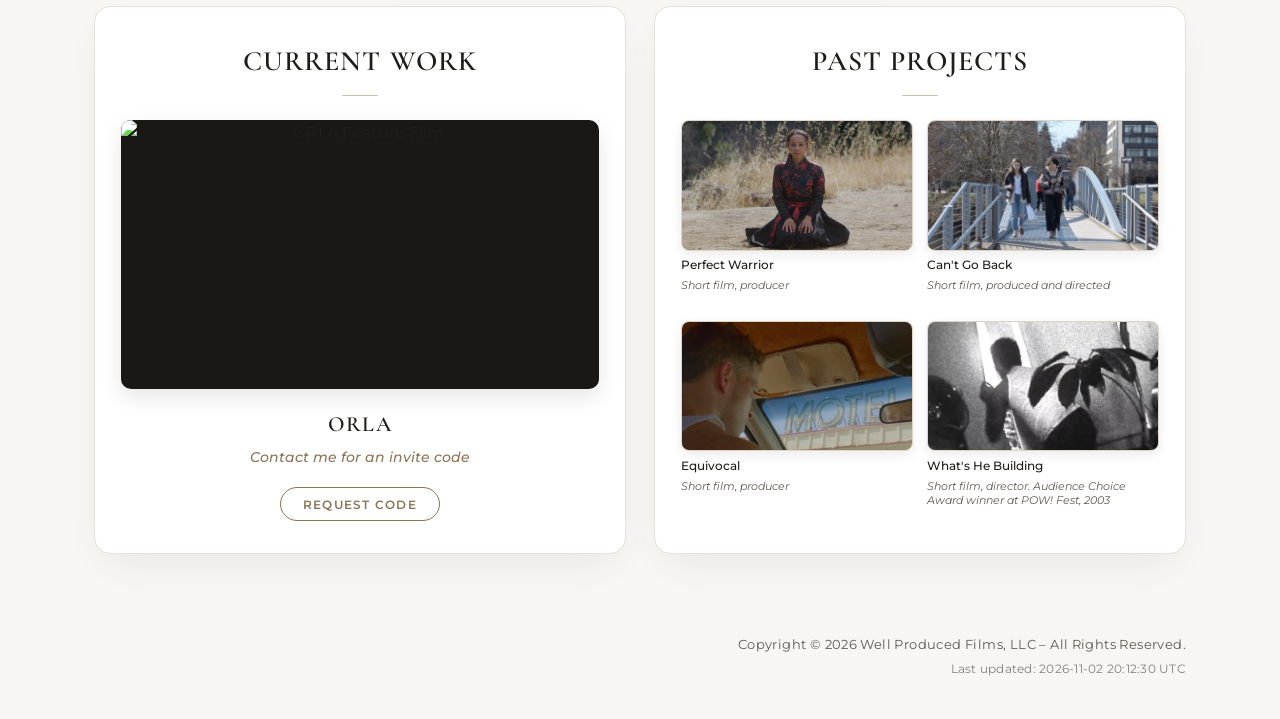
==== commit 856ec25b: "Swap order of Current Work and Past Projects" ====
--- a/index.html
+++ b/index.html
@@ -945,7 +945,23 @@
     <!-- 3 Side-by-Side Projects Blocks (Equal Width) -->
     <section class="projects-grid" aria-label="Projects and Productions">
       
-      <!-- Block 1: Past Projects (Left) -->
+      <!-- Block 1: Current Work (Left) -->
+      <article class="project-block" id="block-current-work">
+        <div class="project-block-header">
+          <h3 class="project-block-title">Current Work</h3>
+          <div class="project-block-divider"></div>
+        </div>
+        <div class="current-work-content">
+          <div class="current-hero-frame">
+            <img src="images/hero_final.jpeg" alt="ORLA Feature Film" class="current-hero-img">
+          </div>
+          <h4 class="current-work-title">ORLA</h4>
+          <p class="current-invite-note">Contact me for an invite code</p>
+          <button type="button" class="btn-invite-contact" id="request-invite-btn">Request Code</button>
+        </div>
+      </article>
+
+      <!-- Block 2: Past Projects (Right) -->
       <article class="project-block" id="block-past-projects">
         <div class="project-block-header">
           <h3 class="project-block-title">Past Projects</h3>
@@ -992,22 +1008,6 @@
         </div>
       </article>
 
-      <!-- Block 2: Current Work (Middle) -->
-      <article class="project-block" id="block-current-work">
-        <div class="project-block-header">
-          <h3 class="project-block-title">Current Work</h3>
-          <div class="project-block-divider"></div>
-        </div>
-        <div class="current-work-content">
-          <div class="current-hero-frame">
-            <img src="images/hero_final.jpeg" alt="ORLA Feature Film" class="current-hero-img">
-          </div>
-          <h4 class="current-work-title">ORLA</h4>
-          <p class="current-invite-note">Contact me for an invite code</p>
-          <button type="button" class="btn-invite-contact" id="request-invite-btn">Request Code</button>
-        </div>
-      </article>
-
       <!-- Block 3: Future Projects (Hidden for now, filling space with 2 blocks) -->
       <!--
       <article class="project-block" id="block-future-projects" style="display: none;">
@@ -1042,7 +1042,7 @@
     <div class="footer-content">
       <p class="copyright-text">Copyright &copy; 2026 Well Produced Films, LLC &ndash; All Rights Reserved.</p>
       <!-- NOTE: Because this page is static, update the last-updated timestamp below to the current UTC datetime when saving changes to index.html -->
-      <p class="last-updated-text">Last updated: 2026-11-02 00:57:30 UTC</p>
+      <p class="last-updated-text">Last updated: 2026-11-02 20:12:30 UTC</p>
     </div>
   </footer>
 
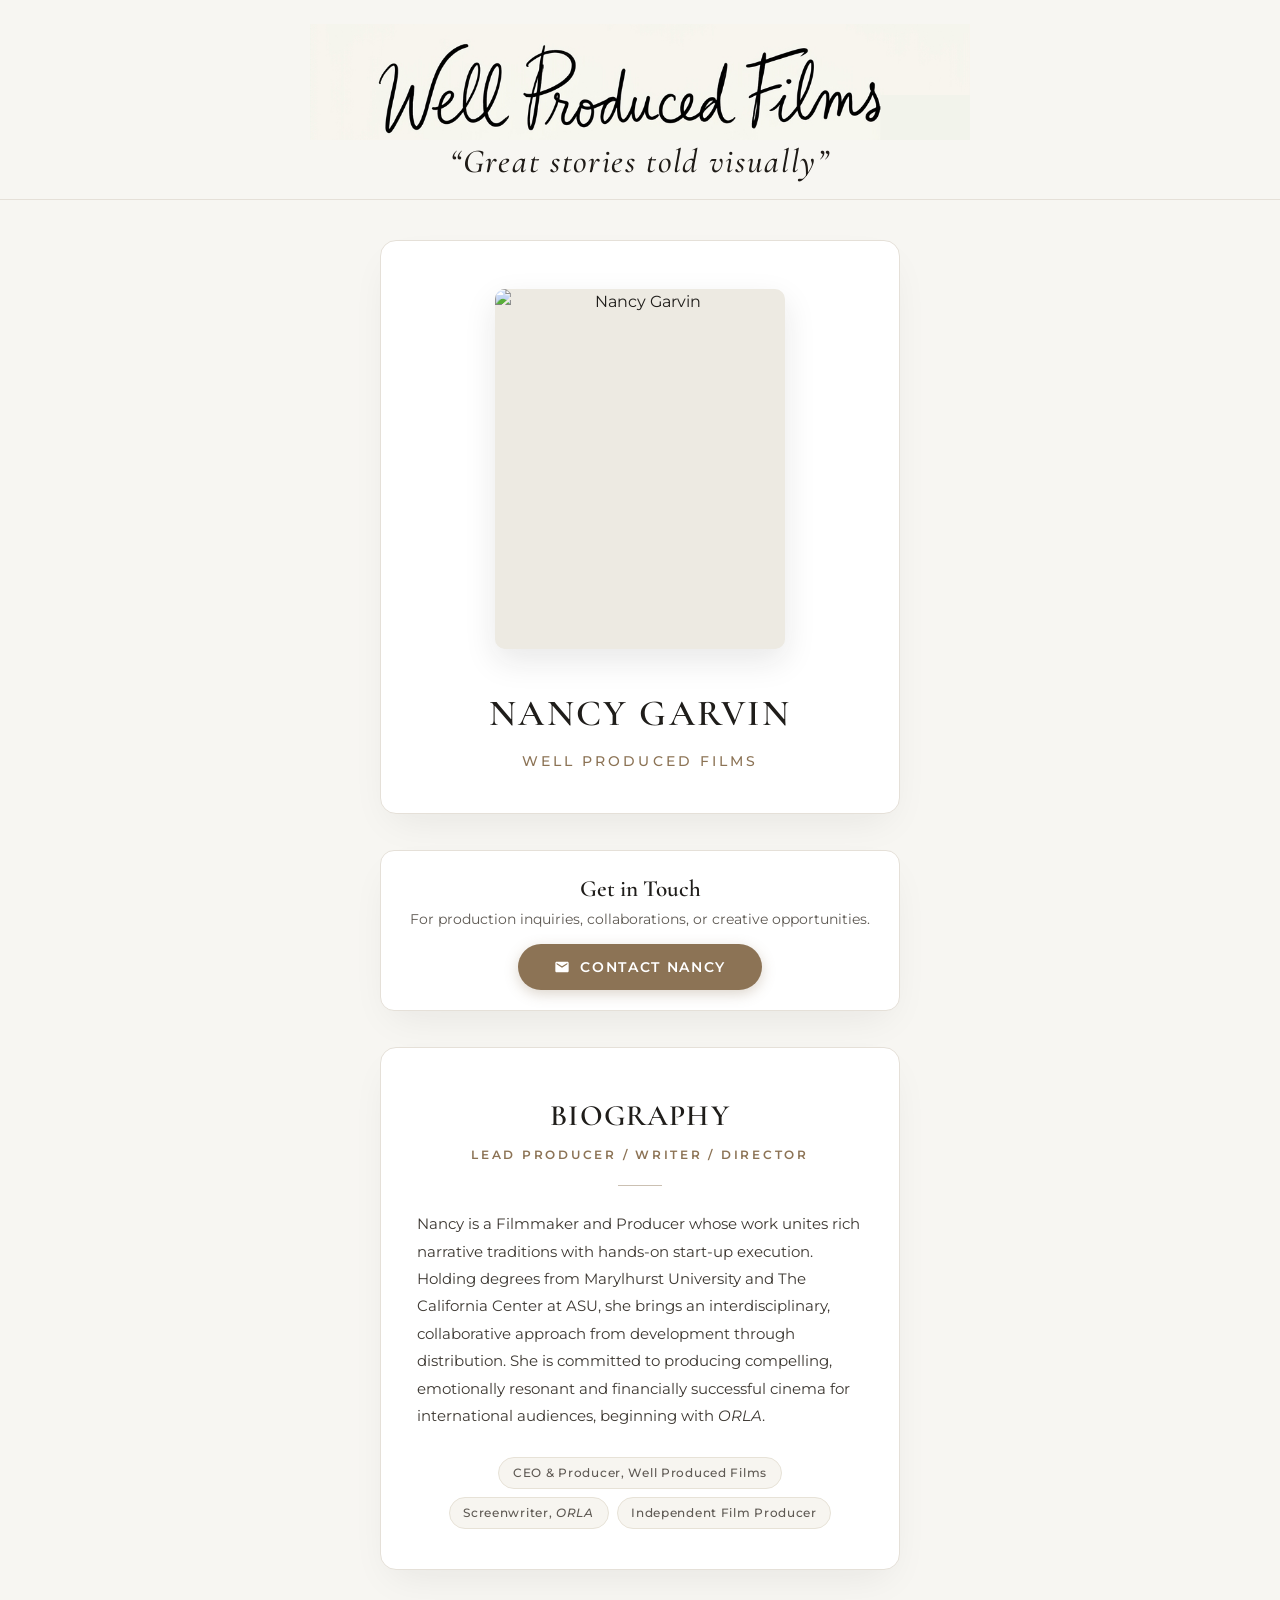
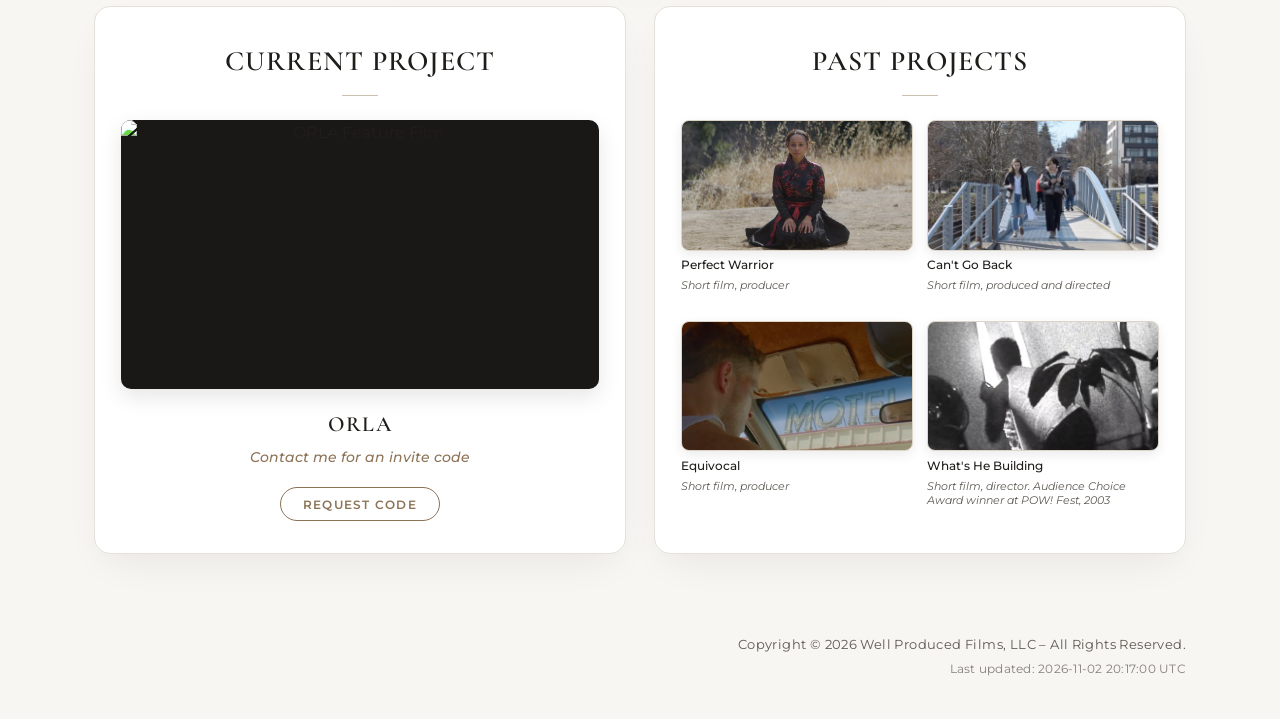
==== commit d524a51a: "Rename heading to Current Project and swap order with Past Projects" ====
--- a/index.html
+++ b/index.html
@@ -945,10 +945,10 @@
     <!-- 3 Side-by-Side Projects Blocks (Equal Width) -->
     <section class="projects-grid" aria-label="Projects and Productions">
       
-      <!-- Block 1: Current Work (Left) -->
+      <!-- Block 1: Current Project (Left) -->
       <article class="project-block" id="block-current-work">
         <div class="project-block-header">
-          <h3 class="project-block-title">Current Work</h3>
+          <h3 class="project-block-title">Current Project</h3>
           <div class="project-block-divider"></div>
         </div>
         <div class="current-work-content">
@@ -1042,7 +1042,7 @@
     <div class="footer-content">
       <p class="copyright-text">Copyright &copy; 2026 Well Produced Films, LLC &ndash; All Rights Reserved.</p>
       <!-- NOTE: Because this page is static, update the last-updated timestamp below to the current UTC datetime when saving changes to index.html -->
-      <p class="last-updated-text">Last updated: 2026-11-02 20:12:30 UTC</p>
+      <p class="last-updated-text">Last updated: 2026-11-02 20:17:00 UTC</p>
     </div>
   </footer>
 
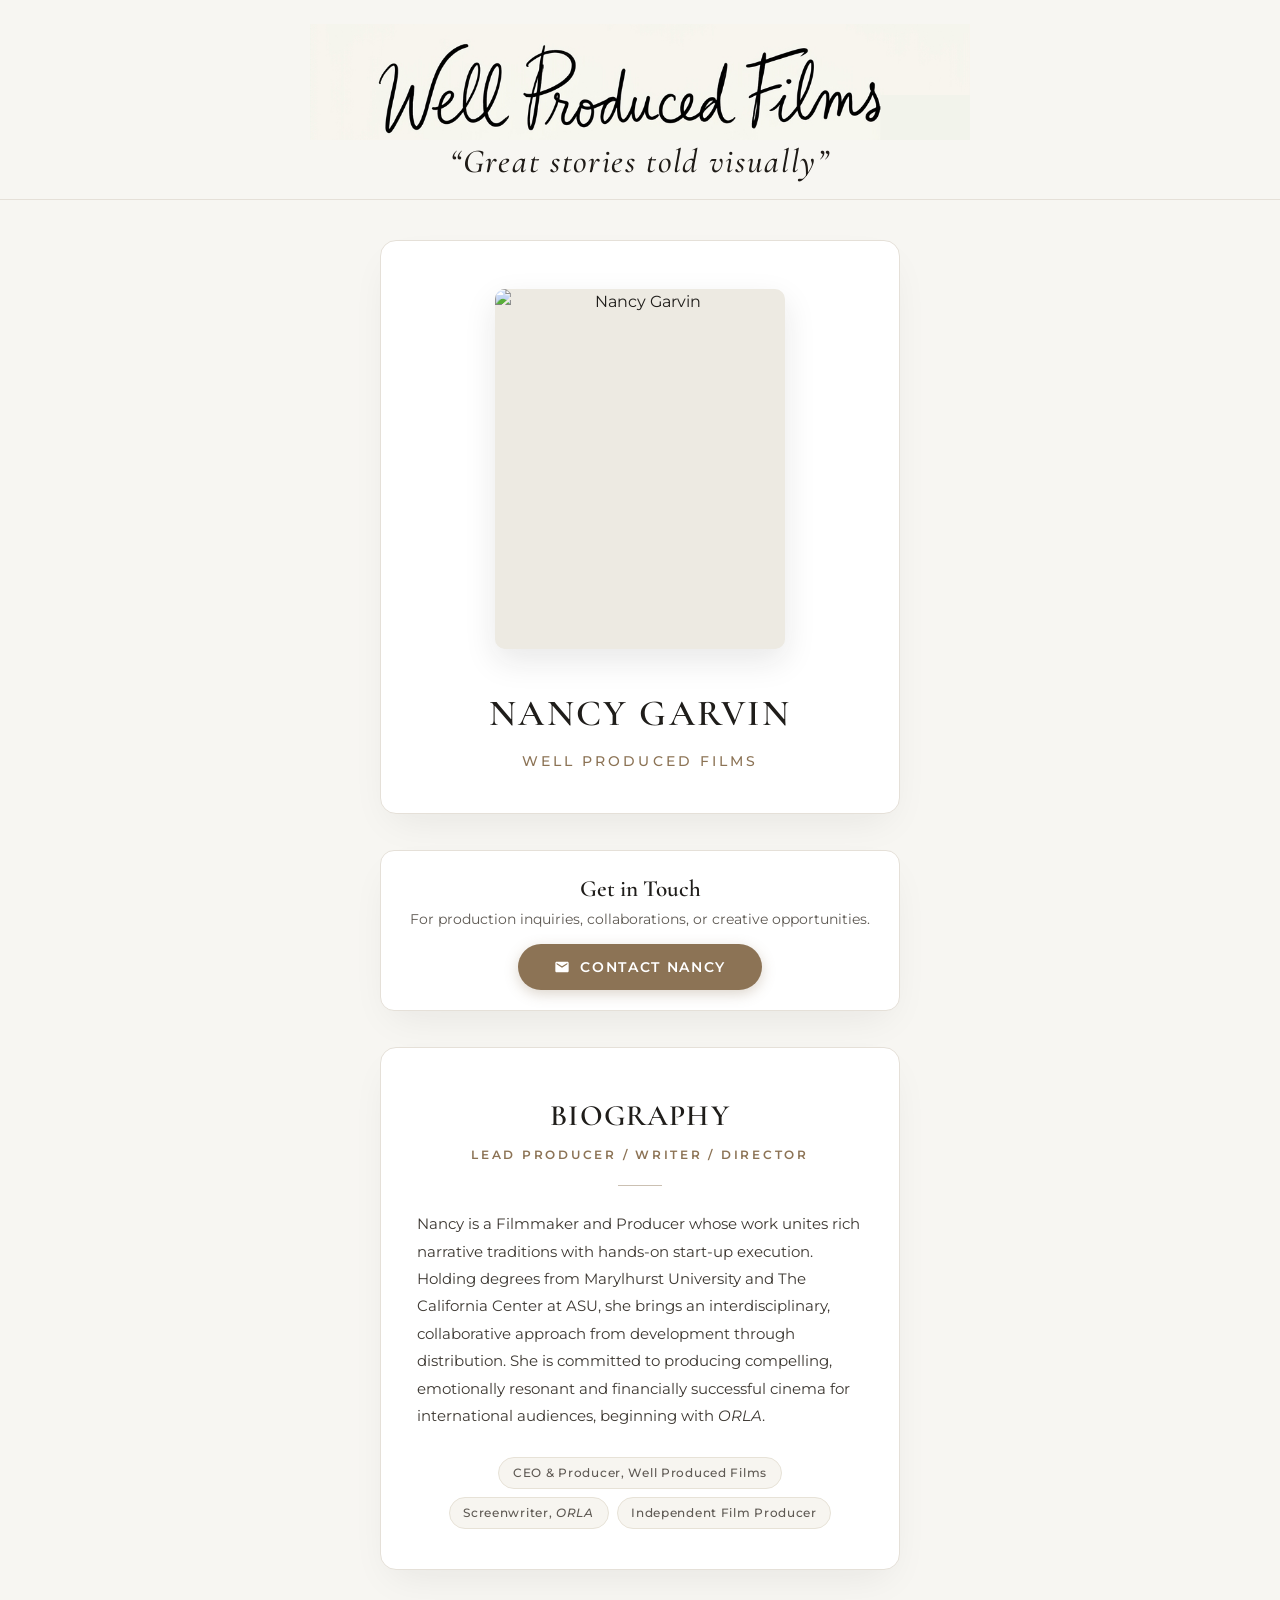
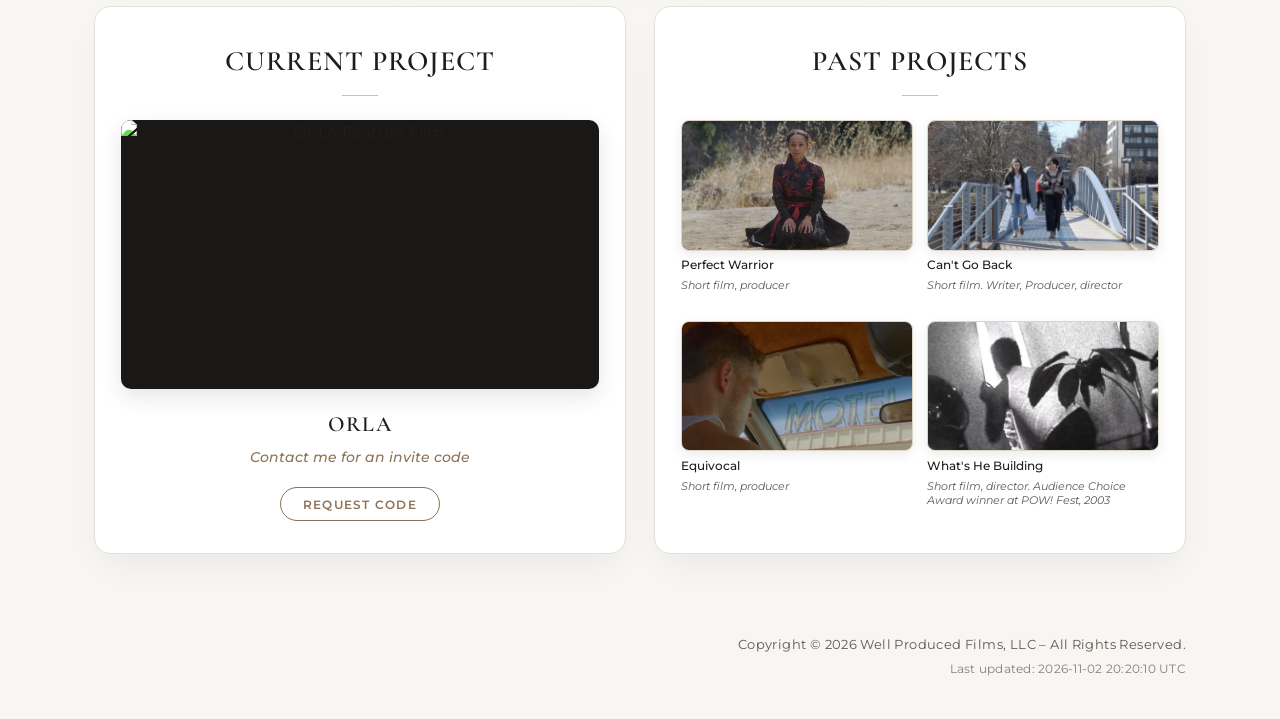
==== commit ec14d8a0: "Update Can't Go Back subtitle" ====
--- a/index.html
+++ b/index.html
@@ -984,7 +984,7 @@
               <img src="images/cant_go_back_16_9.png" alt="Can't Go Back short film still" class="thumbnail-img">
             </div>
             <p class="past-thumbnail-title">Can't Go Back</p>
-            <p class="past-thumbnail-subtitle">Short film, produced and directed</p>
+            <p class="past-thumbnail-subtitle">Short film. Writer, Producer, director</p>
           </div>
 
           <!-- 3rd Thumbnail (Bottom Left): Equivocal -->
@@ -1042,7 +1042,7 @@
     <div class="footer-content">
       <p class="copyright-text">Copyright &copy; 2026 Well Produced Films, LLC &ndash; All Rights Reserved.</p>
       <!-- NOTE: Because this page is static, update the last-updated timestamp below to the current UTC datetime when saving changes to index.html -->
-      <p class="last-updated-text">Last updated: 2026-11-02 20:17:00 UTC</p>
+      <p class="last-updated-text">Last updated: 2026-11-02 20:20:10 UTC</p>
     </div>
   </footer>
 
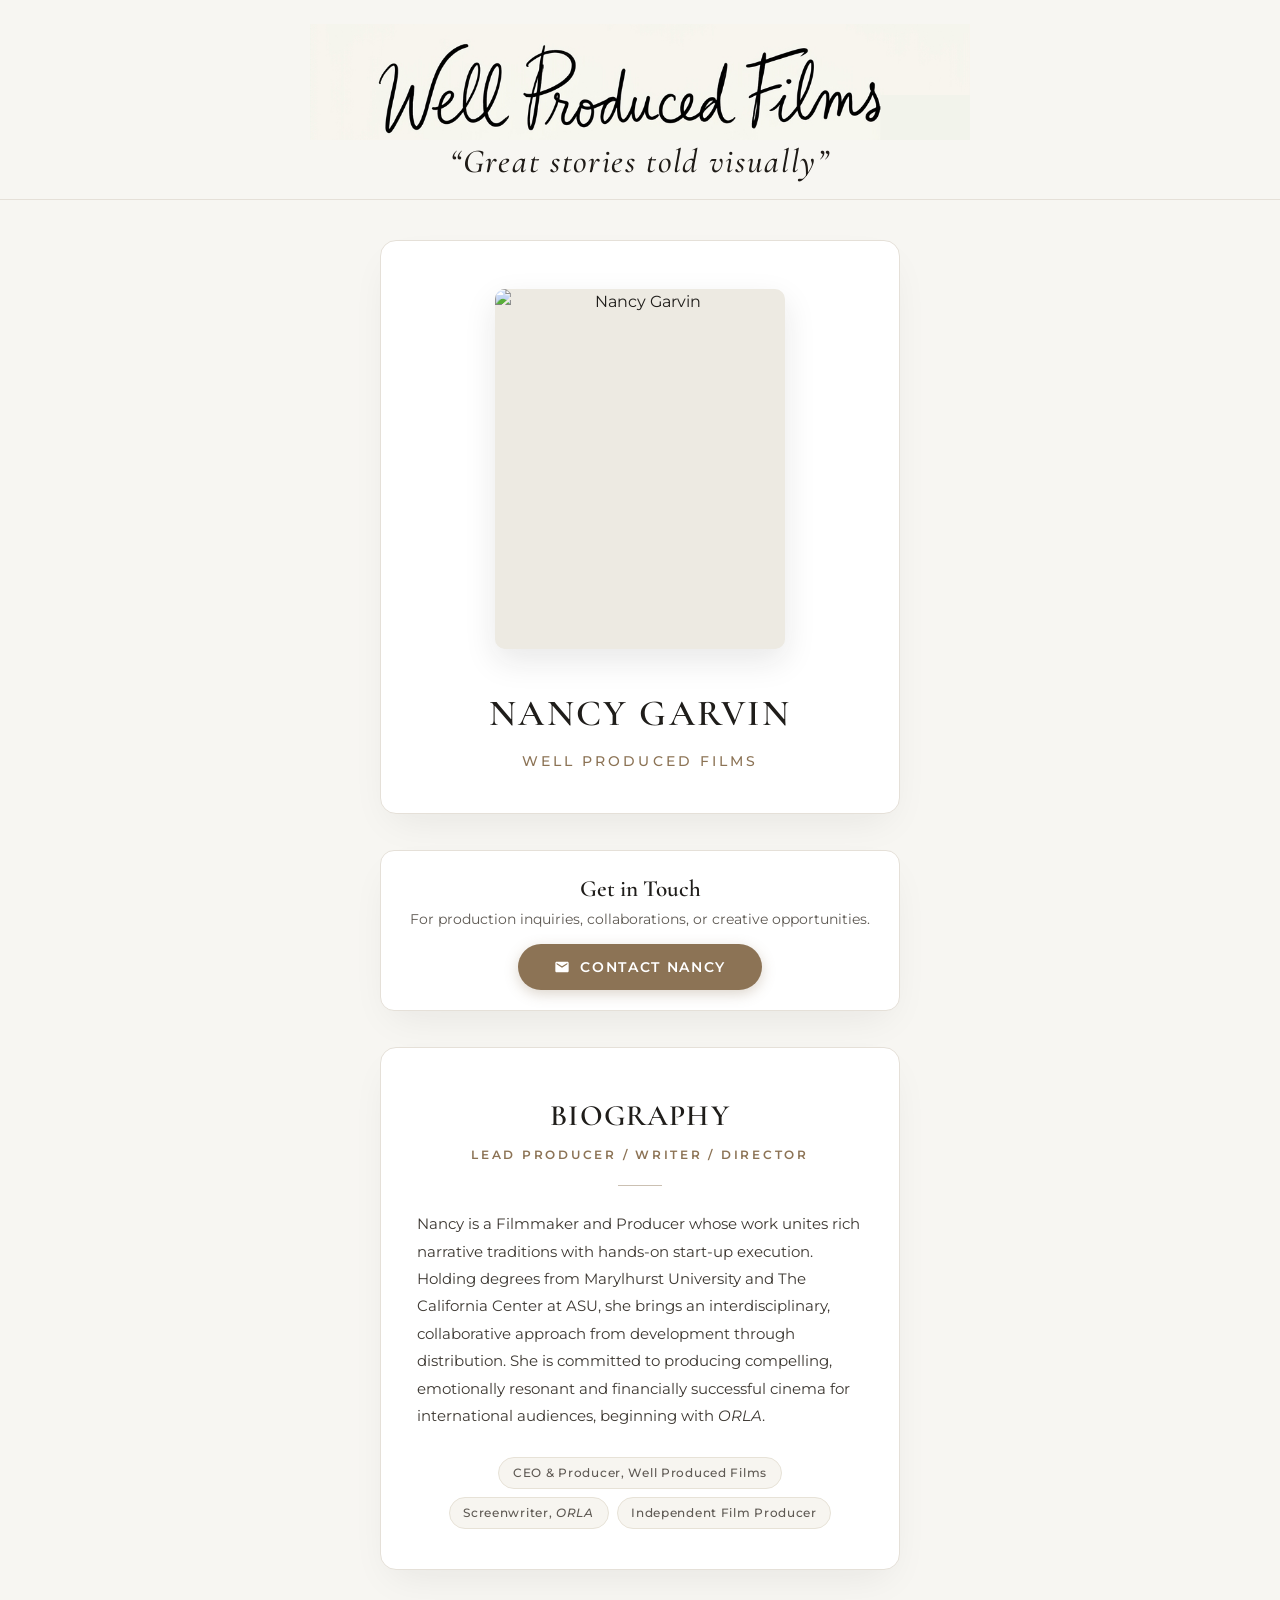
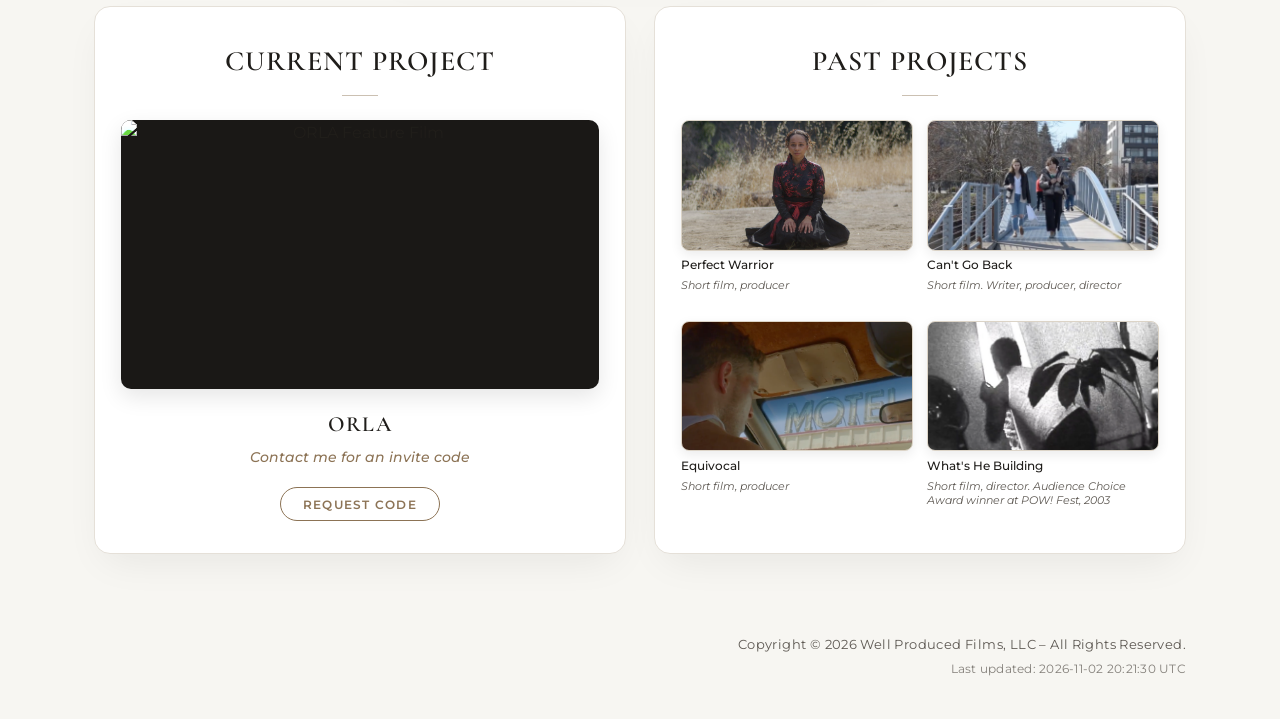
==== commit b45fa7d3: "Set Can't Go Back subtitle to Short film. Writer, producer, director" ====
--- a/index.html
+++ b/index.html
@@ -984,7 +984,7 @@
               <img src="images/cant_go_back_16_9.png" alt="Can't Go Back short film still" class="thumbnail-img">
             </div>
             <p class="past-thumbnail-title">Can't Go Back</p>
-            <p class="past-thumbnail-subtitle">Short film. Writer, Producer, director</p>
+            <p class="past-thumbnail-subtitle">Short film. Writer, producer, director</p>
           </div>
 
           <!-- 3rd Thumbnail (Bottom Left): Equivocal -->
@@ -1042,7 +1042,7 @@
     <div class="footer-content">
       <p class="copyright-text">Copyright &copy; 2026 Well Produced Films, LLC &ndash; All Rights Reserved.</p>
       <!-- NOTE: Because this page is static, update the last-updated timestamp below to the current UTC datetime when saving changes to index.html -->
-      <p class="last-updated-text">Last updated: 2026-11-02 20:20:10 UTC</p>
+      <p class="last-updated-text">Last updated: 2026-11-02 20:21:30 UTC</p>
     </div>
   </footer>
 
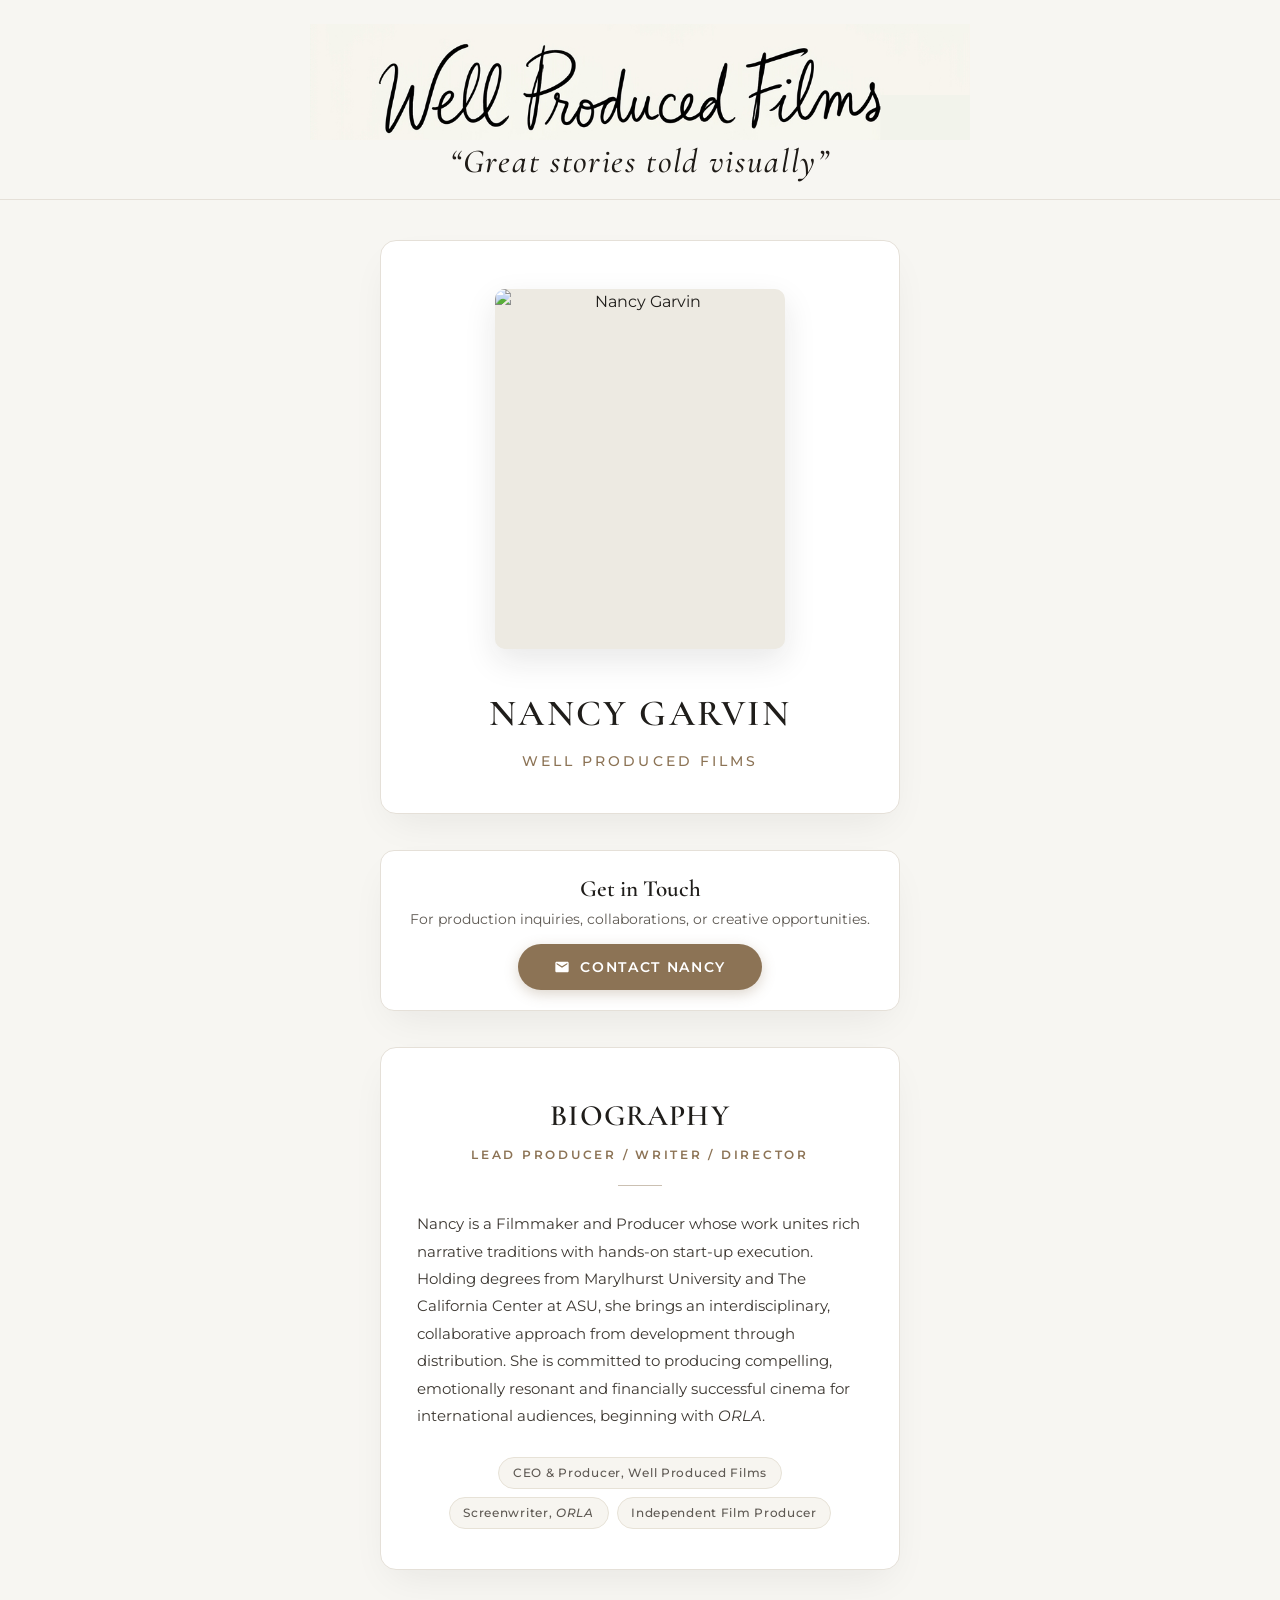
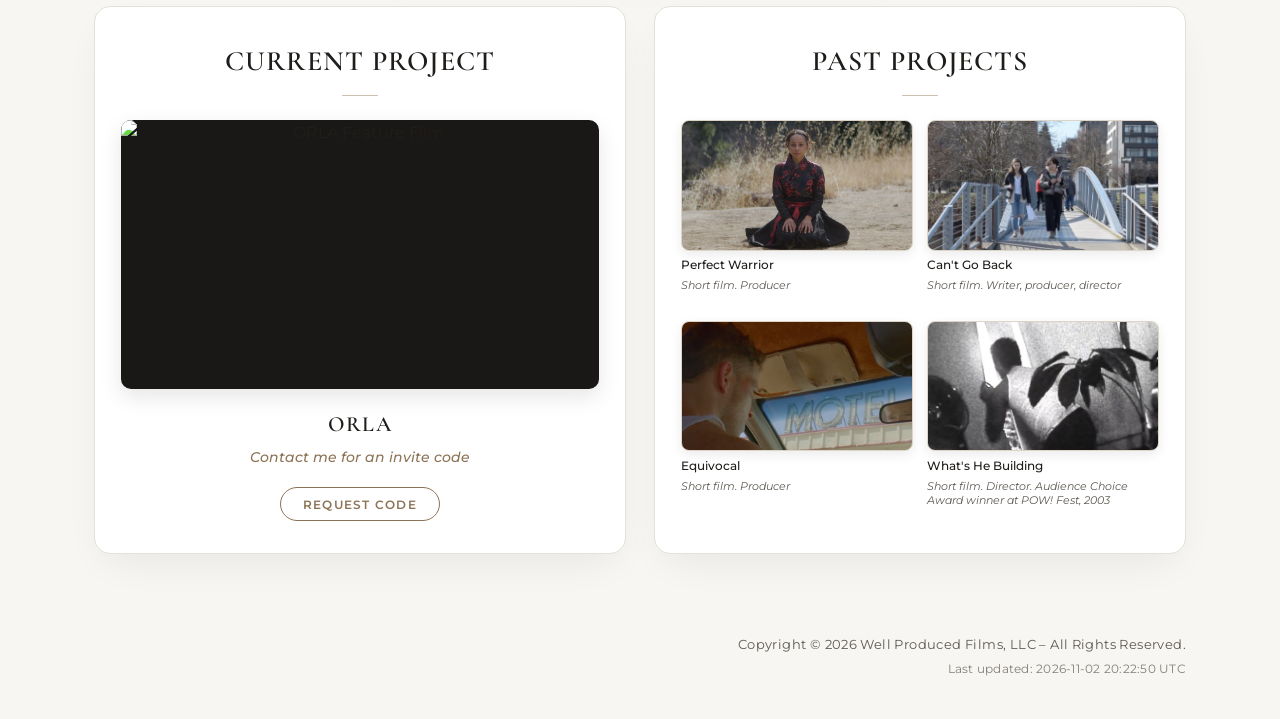
==== commit 76506aaa: "Format all Past Projects subtitles as Short film. followed by roles" ====
--- a/index.html
+++ b/index.html
@@ -975,7 +975,7 @@
               <img src="images/perfect_warrior_16_9.jpg" alt="Perfect Warrior film still" class="thumbnail-img">
             </div>
             <p class="past-thumbnail-title">Perfect Warrior</p>
-            <p class="past-thumbnail-subtitle">Short film, producer</p>
+            <p class="past-thumbnail-subtitle">Short film. Producer</p>
           </div>
 
           <!-- Top Right Thumbnail: Can't Go Back -->
@@ -993,7 +993,7 @@
               <img src="images/equivocal_16_9.png" alt="Equivocal short film still" class="thumbnail-img">
             </div>
             <p class="past-thumbnail-title">Equivocal</p>
-            <p class="past-thumbnail-subtitle">Short film, producer</p>
+            <p class="past-thumbnail-subtitle">Short film. Producer</p>
           </div>
 
           <!-- 4th Thumbnail (Bottom Right): What's He Building -->
@@ -1002,7 +1002,7 @@
               <img src="images/whats_he_building_16_9.png" alt="What's He Building short film still" class="thumbnail-img">
             </div>
             <p class="past-thumbnail-title">What's He Building</p>
-            <p class="past-thumbnail-subtitle">Short film, director. Audience Choice Award winner at POW! Fest, 2003</p>
+            <p class="past-thumbnail-subtitle">Short film. Director. Audience Choice Award winner at POW! Fest, 2003</p>
           </div>
 
         </div>
@@ -1042,7 +1042,7 @@
     <div class="footer-content">
       <p class="copyright-text">Copyright &copy; 2026 Well Produced Films, LLC &ndash; All Rights Reserved.</p>
       <!-- NOTE: Because this page is static, update the last-updated timestamp below to the current UTC datetime when saving changes to index.html -->
-      <p class="last-updated-text">Last updated: 2026-11-02 20:21:30 UTC</p>
+      <p class="last-updated-text">Last updated: 2026-11-02 20:22:50 UTC</p>
     </div>
   </footer>
 
